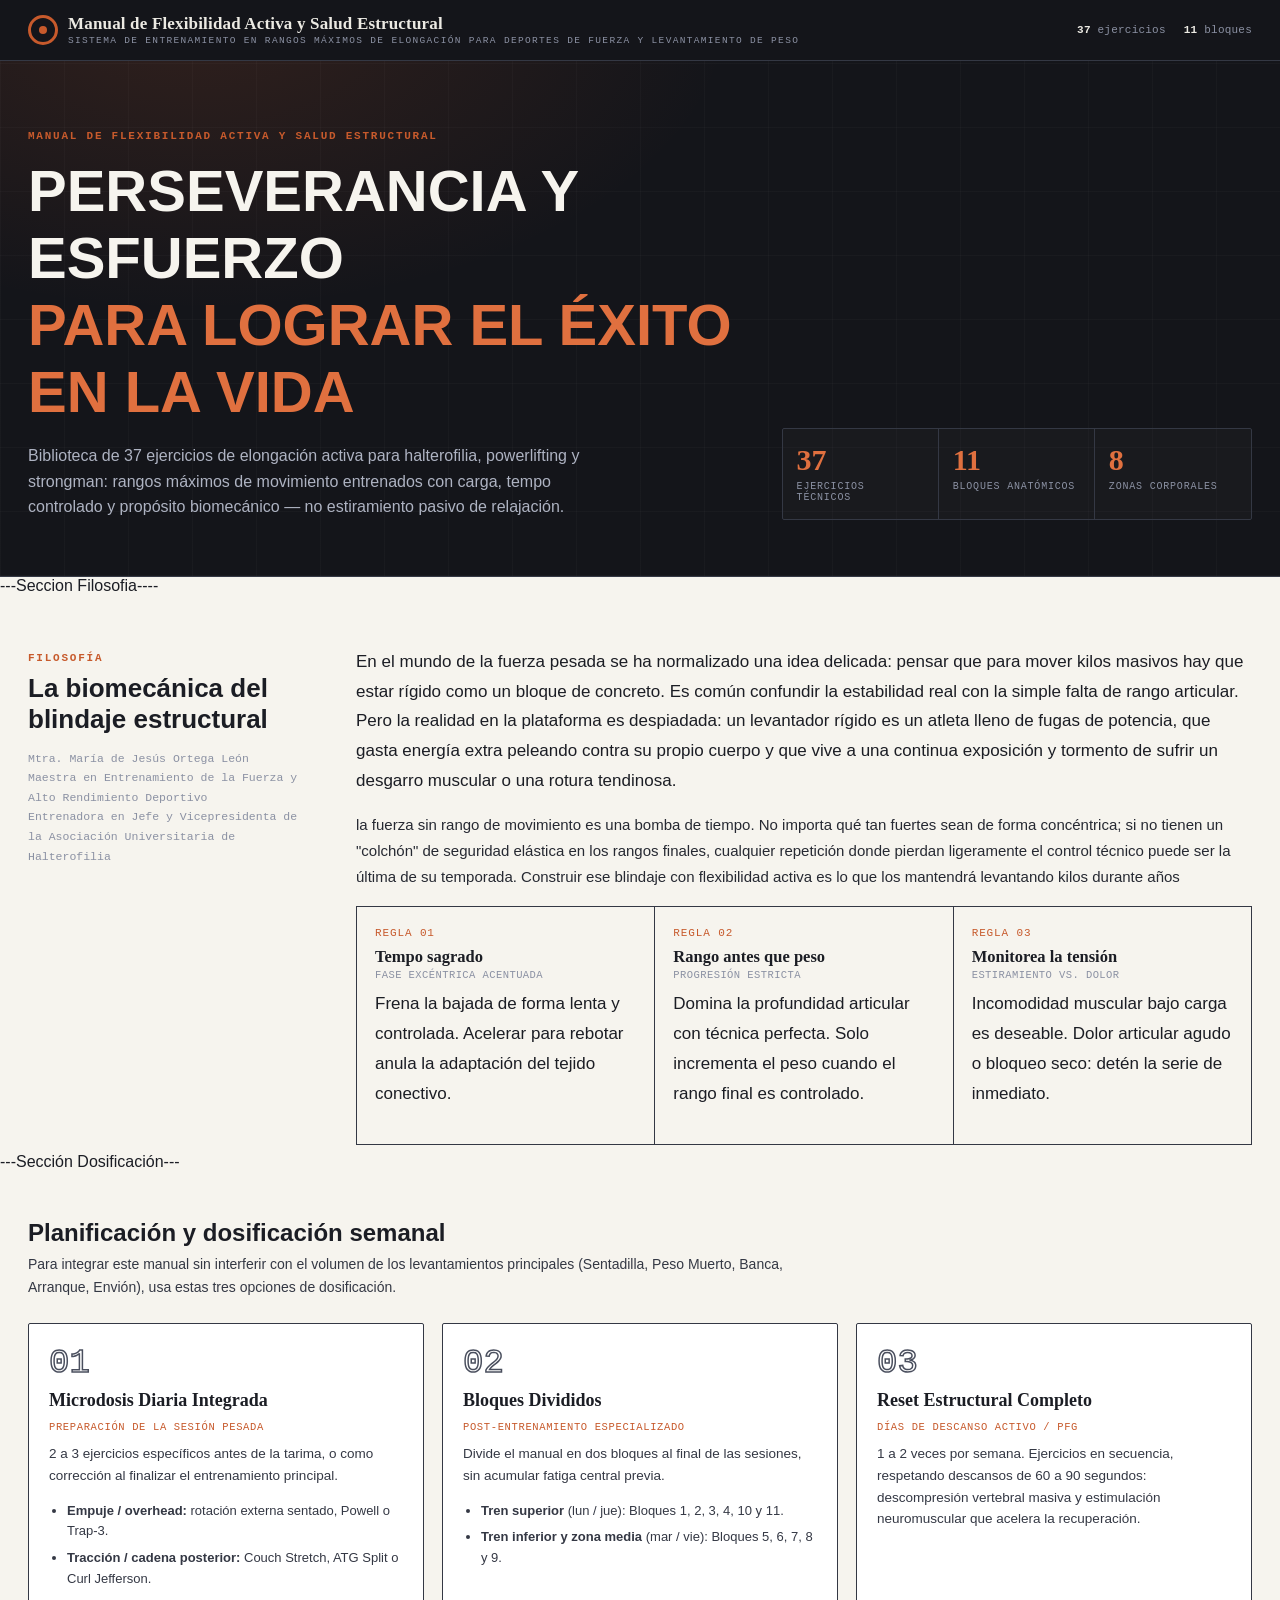
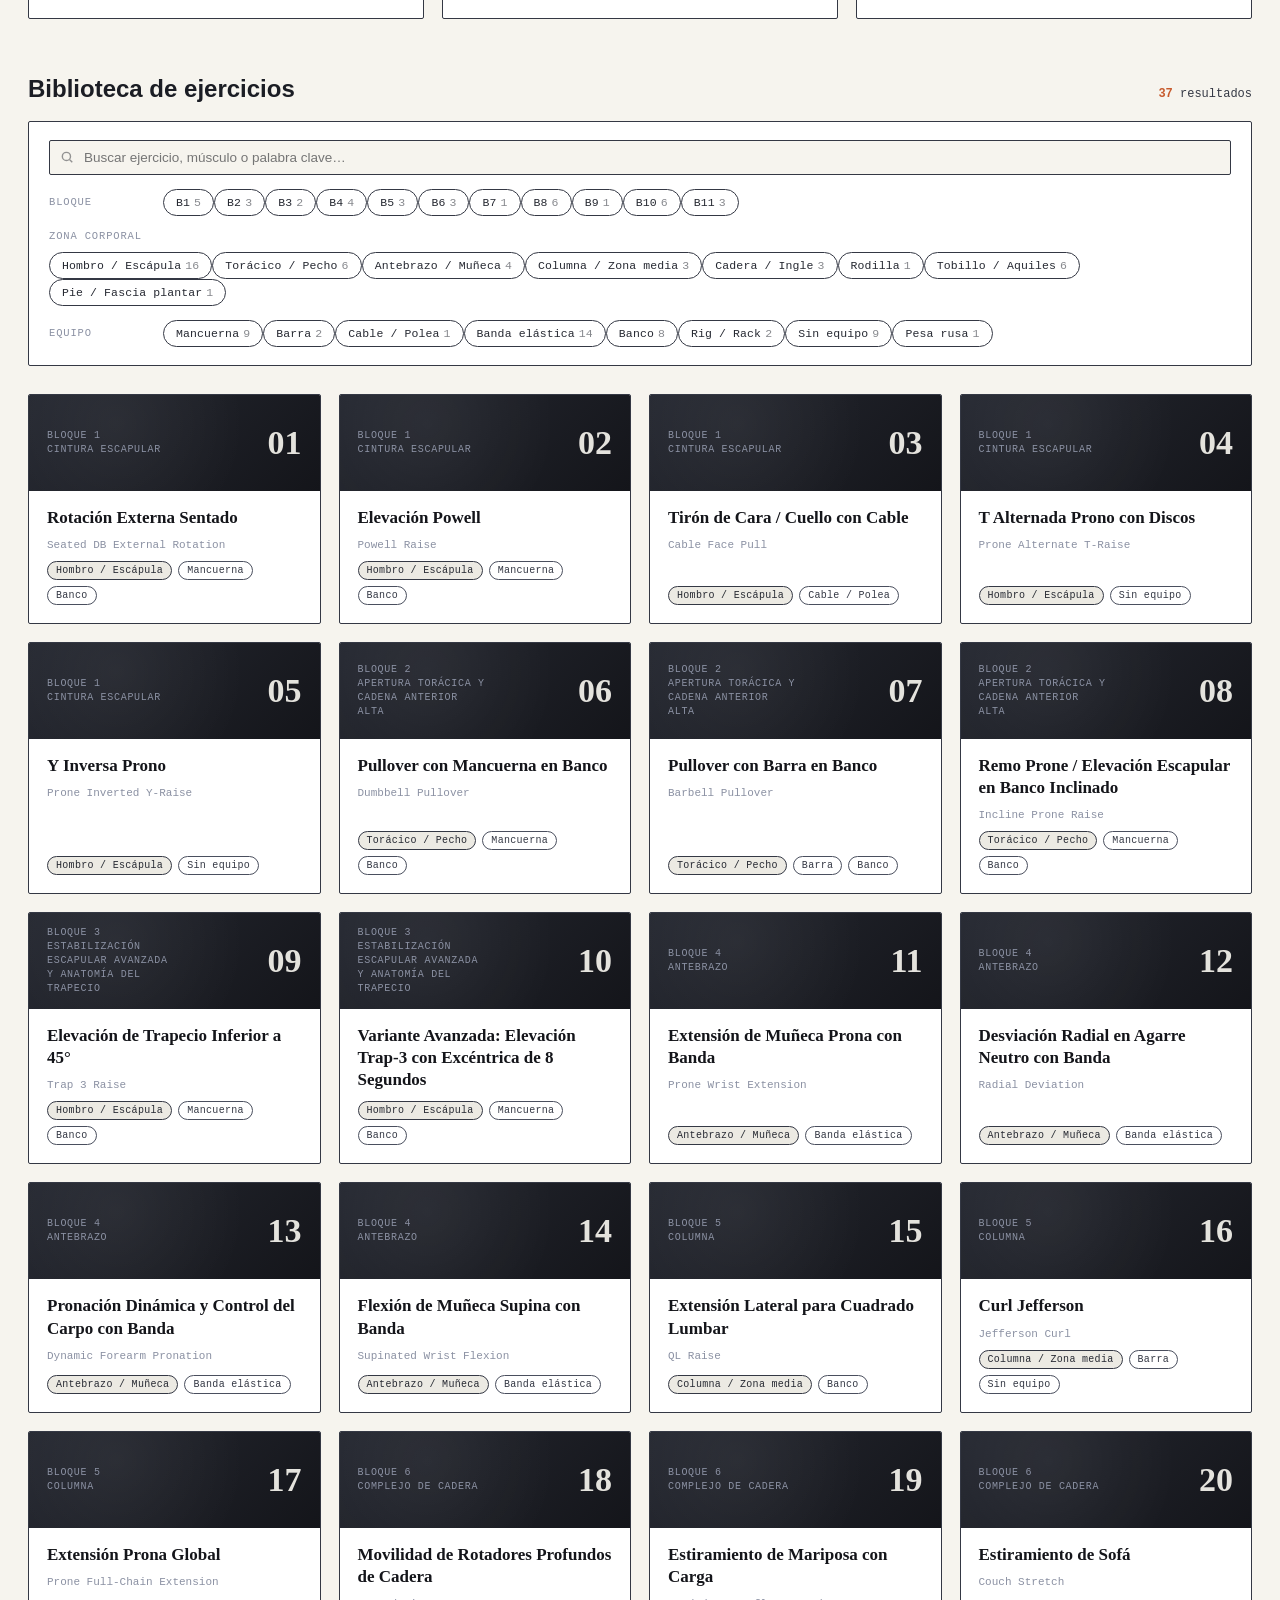
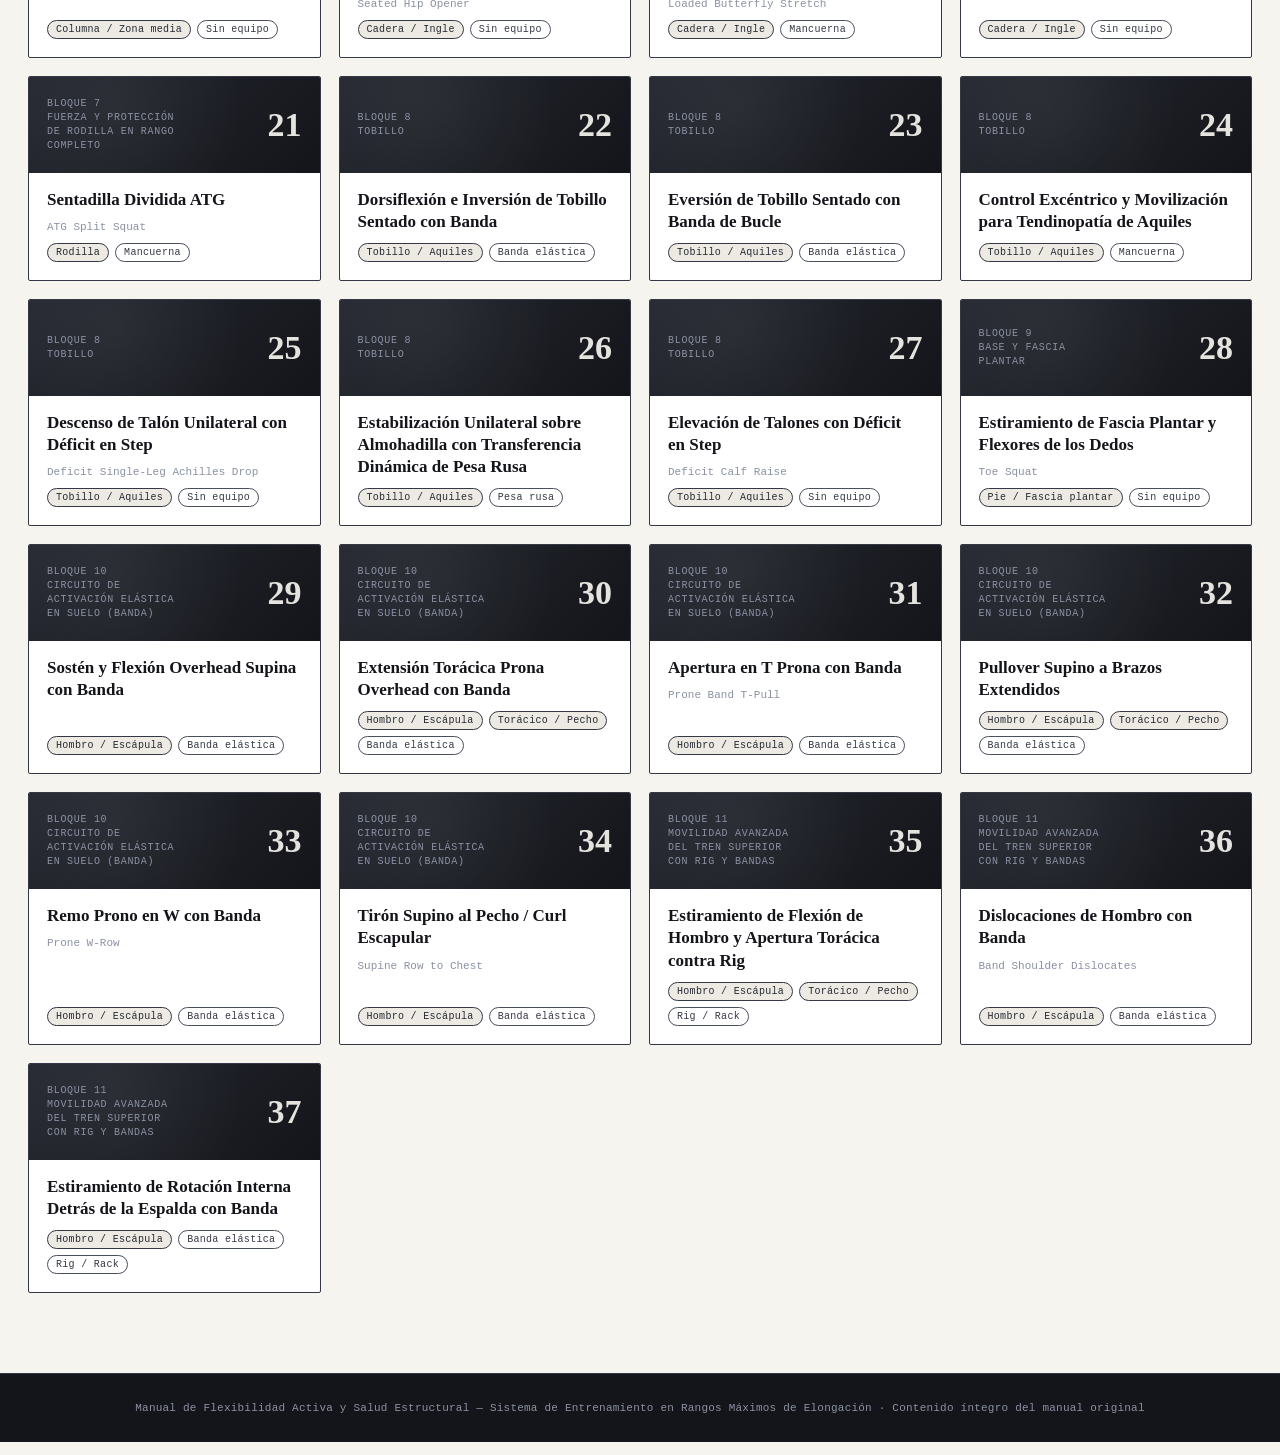
==== index.html @ a0594cd7 "Add files via upload" ====
<!DOCTYPE html>
<html lang="es">
<head>
<meta charset="UTF-8">
<meta name="viewport" content="width=device-width, initial-scale=1.0">
<title> Manual de Flexibilidad Activa</title>
<style>
:root{
  --grafito-950:#14151a;
  --grafito-900:#1b1d24;
  --grafito-800:#262932;
  --grafito-700:#343844;
  --grafito-600:#4a4f5e;
  --acero-400:#8b91a3;
  --acero-300:#aeb3c2;
  --hueso-100:#eceae3;
  --hueso-50:#f6f4ee;
  --oxido-500:#c75a2c;
  --oxido-400:#e0703f;
  --oxido-300:#f0926a;
  --tiza-400:#d9c98f;
  --line:#343844;
  --radius:2px;
  --serif: "Source Serif 4", Georgia, serif;
  --mono: "JetBrains Mono", "IBM Plex Mono", monospace;
  --sans: "Inter", -apple-system, sans-serif;
}

*{box-sizing:border-box;}
html{scroll-behavior:smooth;}
body{
  margin:0;
  background:var(--hueso-50);
  color:var(--grafito-900);
  font-family:var(--sans);
  -webkit-font-smoothing:antialiased;
}

@media (prefers-reduced-motion: reduce){
  *{animation:none !important; transition:none !important;}
}

a{color:inherit;text-decoration:none;}
button{font-family:inherit;cursor:pointer;}

/* ===== Type scale ===== */
.display{
  font-family:var(--serif);
  font-weight:700;
  letter-spacing:-0.01em;
  line-height:0.98;
}
.eyebrow{
  font-family:var(--mono);
  font-size:11px;
  letter-spacing:0.16em;
  text-transform:uppercase;
  color:var(--oxido-500);
  font-weight:600;
}
.num{font-family:var(--mono);}

/* ===== Top bar ===== */
.topbar{
  position:sticky;top:0;z-index:40;
  background:var(--grafito-950);
  border-bottom:1px solid var(--grafito-700);
}
.topbar-inner{
  max-width:1280px;margin:0 auto;
  display:flex;align-items:center;justify-content:space-between;
  padding:14px 28px;
  gap:24px;
}
.brand{
  display:flex;align-items:center;gap:10px;
  color:var(--hueso-100);
}
.brand-mark{
  width:30px;height:30px;border-radius:50%;
  border:3px solid var(--oxido-500);
  display:flex;align-items:center;justify-content:center;
  position:relative;flex:none;
}
.brand-mark::after{
  content:"";
  width:8px;height:8px;border-radius:50%;
  background:var(--oxido-500);
}
.brand-text{
  font-family:var(--serif);font-weight:700;font-size:17px;
  letter-spacing:0.01em;
}
.brand-text small{
  display:block;font-family:var(--mono);font-weight:500;
  font-size:9.5px;letter-spacing:0.14em;color:var(--acero-400);
  text-transform:uppercase;margin-top:1px;
}
.topbar-meta{
  font-family:var(--mono);font-size:11px;color:var(--acero-400);
  display:flex;gap:18px;letter-spacing:0.02em;
}
.topbar-meta span b{color:var(--hueso-100);font-weight:600;}
.back-link{
  display:none;
  align-items:center;gap:8px;
  font-family:var(--mono);font-size:12px;
  letter-spacing:0.04em;
  color:var(--hueso-100);
  padding:8px 14px;border:1px solid var(--grafito-700);border-radius:var(--radius);
}
.back-link:hover{border-color:var(--oxido-500);color:var(--oxido-300);}

/* ===== Hero ===== */
.hero{
  background:
    radial-gradient(ellipse 900px 500px at 15% -10%, rgba(199,90,44,0.16), transparent 60%),
    var(--grafito-950);
  color:var(--hueso-100);
  padding:64px 28px 56px;
  position:relative;
  overflow:hidden;
  border-bottom:1px solid var(--grafito-700);
}
.hero::before{
  content:"";
  position:absolute;inset:0;
  background-image:
    repeating-linear-gradient(0deg, rgba(255,255,255,0.025) 0 1px, transparent 1px 64px),
    repeating-linear-gradient(90deg, rgba(255,255,255,0.025) 0 1px, transparent 1px 64px);
  pointer-events:none;
}
.hero-inner{
  max-width:1280px;margin:0 auto;position:relative;z-index:1;
}
.hero-grid{
  display:grid;grid-template-columns:1.5fr 1fr;gap:48px;align-items:end;
}
.hero h1{
  font-size:clamp(34px,5vw,58px);
  margin:14px 0 18px;
  color:var(--hueso-50);
}
.hero h1 em{
  font-style:normal;color:var(--oxido-400);
}
.hero p.lead{
  font-size:16px;line-height:1.6;color:var(--acero-300);
  max-width:560px;margin:0;
}
.hero-stats{
  display:grid;grid-template-columns:repeat(3,1fr);
  border:1px solid var(--grafito-700);border-radius:var(--radius);
  overflow:hidden;
}
.hero-stat{
  padding:16px 14px;border-right:1px solid var(--grafito-700);
  background:rgba(255,255,255,0.02);
}
.hero-stat:last-child{border-right:none;}
.hero-stat .n{
  font-family:var(--serif);font-size:30px;font-weight:700;color:var(--oxido-400);
  line-height:1;
}
.hero-stat .l{
  font-family:var(--mono);font-size:10px;letter-spacing:0.08em;text-transform:uppercase;
  color:var(--acero-400);margin-top:6px;
}

/* ===== Intro / philosophy section ===== */
.philosophy{
  max-width:1280px;margin:0 auto;
  padding:52px 28px 8px;
  display:grid;grid-template-columns:280px 1fr;gap:48px;
}
.philosophy .side h2{
  font-size:26px;margin:8px 0 0;
}
.philosophy .side p.attrib{
  font-family:var(--mono);font-size:11.5px;color:var(--acero-400);
  margin-top:14px;line-height:1.7;
}
.philosophy .body p{
  font-size:15px;line-height:1.75;color:var(--grafito-800);
  margin:0 0 16px;
}
.philosophy .body p:first-of-type{
  font-size:17px;
  color:var(--grafito-900);
}
.rules{
  margin-top:8px;
  display:grid;grid-template-columns:repeat(3,1fr);gap:1px;
  background:var(--line);
  border:1px solid var(--line);
}
.rule-card{
  background:var(--hueso-50);padding:20px 18px;
}
.rule-card .ico{
  font-family:var(--mono);font-size:11px;color:var(--oxido-500);
  letter-spacing:0.08em;
}
.rule-card h4{
  font-family:var(--serif);font-size:16.5px;margin:8px 0 2px;
}
.rule-card .sub{
  font-family:var(--mono);font-size:10.5px;color:var(--acero-400);
  text-transform:uppercase;letter-spacing:0.04em;margin-bottom:8px;
}
.rule-card p{
  font-size:13px;line-height:1.6;color:var(--grafito-700);margin:0;
}

/* ===== Planning section ===== */
.planning{
  max-width:1280px;margin:48px auto 0;padding:0 28px;
}
.planning h2{font-size:24px;margin:0 0 6px;}
.planning > p{
  color:var(--grafito-700);font-size:14px;max-width:760px;line-height:1.65;margin:0 0 24px;
}
.plan-grid{
  display:grid;grid-template-columns:repeat(3,1fr);gap:18px;
}
.plan-card{
  border:1px solid var(--line);border-radius:var(--radius);
  background:#fff;padding:22px 20px;
  display:flex;flex-direction:column;gap:10px;
}
.plan-card .pnum{
  font-family:var(--mono);font-size:34px;color:var(--hueso-100);
  -webkit-text-stroke:1.5px var(--grafito-600);
  color:transparent;
  line-height:1;
}
.plan-card h3{font-family:var(--serif);font-size:18px;margin:0;}
.plan-card .sub{
  font-family:var(--mono);font-size:10.5px;color:var(--oxido-500);
  text-transform:uppercase;letter-spacing:0.06em;
}
.plan-card p{font-size:13.5px;line-height:1.6;color:var(--grafito-700);margin:0;}
.plan-card ul{margin:4px 0 0;padding-left:18px;}
.plan-card li{font-size:13px;line-height:1.6;color:var(--grafito-700);margin-bottom:6px;}

/* ===== Library section ===== */
.library{
  max-width:1280px;margin:56px auto 0;padding:0 28px 80px;
}
.library-head{
  display:flex;align-items:baseline;justify-content:space-between;
  margin-bottom:18px;flex-wrap:wrap;gap:10px;
}
.library-head h2{font-size:24px;margin:0;}
.result-count{
  font-family:var(--mono);font-size:12px;color:var(--grafito-700);
}
.result-count b{color:var(--oxido-500);}

.filters{
  display:flex;flex-direction:column;gap:14px;
  margin-bottom:28px;
  border:1px solid var(--line);border-radius:var(--radius);
  background:#fff;padding:18px 20px;
}
.filter-row{display:flex;gap:10px;align-items:center;flex-wrap:wrap;}
.filter-row .flabel{
  font-family:var(--mono);font-size:10.5px;text-transform:uppercase;
  letter-spacing:0.08em;color:var(--acero-400);width:104px;flex:none;
}
.search-row{position:relative;flex:1;min-width:220px;}
.search-row input{
  width:100%;padding:9px 14px 9px 34px;
  border:1px solid var(--line);border-radius:var(--radius);
  font-family:var(--sans);font-size:13.5px;background:var(--hueso-50);
  color:var(--grafito-900);
}
.search-row input:focus{outline:2px solid var(--oxido-400);outline-offset:1px;}
.search-row svg{position:absolute;left:11px;top:50%;transform:translateY(-50%);opacity:0.45;}

.chip{
  font-family:var(--mono);font-size:11.5px;
  padding:6px 12px;border:1px solid var(--line);border-radius:999px;
  background:#fff;color:var(--grafito-800);letter-spacing:0.01em;
  transition:border-color 0.12s, color 0.12s, background 0.12s;
}
.chip:hover{border-color:var(--oxido-400);}
.chip.active{
  background:var(--grafito-950);color:var(--hueso-50);border-color:var(--grafito-950);
}
.chip .count{opacity:0.55;margin-left:4px;}

.clear-filters{
  font-family:var(--mono);font-size:11px;color:var(--oxido-500);
  text-decoration:underline;text-underline-offset:2px;
  align-self:flex-start;background:none;border:none;padding:0;display:none;
}
.clear-filters.show{display:inline-block;}

.grid{
  display:grid;grid-template-columns:repeat(auto-fill,minmax(252px,1fr));
  gap:18px;
}
.card{
  border:1px solid var(--line);border-radius:var(--radius);
  background:#fff;
  display:flex;flex-direction:column;
  cursor:pointer;
  transition:border-color 0.15s, transform 0.15s, box-shadow 0.15s;
  position:relative;
  overflow:hidden;
}
.card:hover{
  border-color:var(--oxido-400);
  transform:translateY(-2px);
  box-shadow:0 10px 24px -12px rgba(20,21,26,0.25);
}
.card:focus-visible{outline:2px solid var(--oxido-500);outline-offset:2px;}
.card-plate{
  height:96px;
  background:
    radial-gradient(circle at 30% 30%, rgba(255,255,255,0.05), transparent 60%),
    linear-gradient(135deg, var(--grafito-800), var(--grafito-950));
  display:flex;align-items:center;justify-content:space-between;
  padding:0 18px;position:relative;
}
.card-plate .block-tag{
  font-family:var(--mono);font-size:10px;color:var(--acero-400);
  text-transform:uppercase;letter-spacing:0.07em;
  max-width:130px;line-height:1.4;
}
.card-id{
  font-family:var(--serif);font-weight:700;font-size:34px;color:rgba(246,244,238,0.92);
  line-height:1;
}
.card-body{padding:16px 18px 18px;flex:1;display:flex;flex-direction:column;gap:10px;}
.card-body h3{
  font-family:var(--serif);font-size:17px;line-height:1.3;margin:0;
  color:var(--grafito-950);
}
.card-alt{
  font-family:var(--mono);font-size:11px;color:var(--acero-400);font-style:normal;
}
.card-tags{display:flex;flex-wrap:wrap;gap:6px;margin-top:auto;}
.tag{
  font-family:var(--mono);font-size:10px;letter-spacing:0.03em;
  padding:3px 8px;border-radius:999px;
  background:var(--hueso-100);color:var(--grafito-800);
  border:1px solid var(--line);
}
.tag.eq{
  background:transparent;border-color:var(--grafito-600);color:var(--grafito-700);
}
.empty-state{
  grid-column:1/-1;text-align:center;padding:64px 20px;
  color:var(--acero-400);font-family:var(--mono);font-size:13px;
}
.empty-state strong{display:block;color:var(--grafito-900);font-family:var(--serif);font-size:19px;margin-bottom:8px;font-weight:700;}

/* ===== Detail view ===== */
.detail{
  display:none;
  max-width:920px;margin:0 auto;padding:40px 28px 90px;
}
.detail.show{display:block;}
.library.hide, .hero.hide, .philosophy.hide, .planning.hide{display:none;}

.detail-head{
  display:flex;gap:20px;align-items:flex-start;
  border-bottom:1px solid var(--line);padding-bottom:24px;margin-bottom:28px;
}
.detail-plate{
  flex:none;width:84px;height:84px;border-radius:50%;
  background:linear-gradient(135deg, var(--grafito-800), var(--grafito-950));
  display:flex;align-items:center;justify-content:center;
  border:3px solid var(--grafito-700);
  position:relative;
}
.detail-plate::before{
  content:"";position:absolute;inset:8px;border-radius:50%;
  border:1px solid rgba(255,255,255,0.08);
}
.detail-plate span{
  font-family:var(--serif);font-weight:700;font-size:28px;color:var(--hueso-50);
}
.detail-titles .eyebrow{margin-bottom:6px;display:block;}
.detail-titles h1{font-size:28px;margin:0 0 4px;}
.detail-titles .alt{font-family:var(--mono);font-size:13px;color:var(--acero-400);}

.detail-tags{display:flex;gap:8px;flex-wrap:wrap;margin-top:14px;}

.detail-section{margin-bottom:30px;}
.detail-section h2{
  font-family:var(--mono);font-size:11px;text-transform:uppercase;
  letter-spacing:0.1em;color:var(--oxido-500);margin:0 0 10px;
}
.enfoque-box{
  background:var(--hueso-100);border-left:3px solid var(--oxido-500);
  padding:14px 18px;font-size:14.5px;line-height:1.65;color:var(--grafito-800);
  border-radius:0 var(--radius) var(--radius) 0;
}

.dose-row{display:flex;gap:28px;flex-wrap:wrap;align-items:center;}
.dose-item .l{
  font-family:var(--mono);font-size:10px;text-transform:uppercase;letter-spacing:0.06em;
  color:var(--acero-400);margin-bottom:4px;
}
.dose-item .v{font-family:var(--serif);font-size:18px;font-weight:700;}
.tempo-display{display:flex;align-items:center;gap:10px;}
.tempo-segs{display:flex;gap:3px;}
.tempo-seg{
  width:30px;height:30px;border-radius:var(--radius);
  background:var(--grafito-950);color:var(--hueso-50);
  display:flex;align-items:center;justify-content:center;
  font-family:var(--mono);font-weight:600;font-size:13px;
}
.tempo-labels{
  display:flex;gap:3px;margin-top:4px;
}
.tempo-labels span{
  width:30px;text-align:center;font-family:var(--mono);font-size:8px;
  color:var(--acero-400);text-transform:uppercase;letter-spacing:0.02em;
}

.steps{list-style:none;margin:0;padding:0;counter-reset:step;}
.steps li{
  counter-increment:step;
  display:flex;gap:16px;
  padding:16px 0;
  border-bottom:1px solid var(--line);
  font-size:14.5px;line-height:1.65;color:var(--grafito-800);
}
.steps li:last-child{border-bottom:none;}
.steps li::before{
  content:counter(step);
  flex:none;width:30px;height:30px;border-radius:50%;
  border:1.5px solid var(--oxido-500);color:var(--oxido-500);
  display:flex;align-items:center;justify-content:center;
  font-family:var(--mono);font-size:13px;font-weight:600;
}

.video-link{
  display:inline-flex;align-items:center;gap:10px;
  padding:11px 18px;border:1px solid var(--grafito-950);border-radius:var(--radius);
  font-family:var(--mono);font-size:12.5px;letter-spacing:0.03em;
  color:var(--hueso-50);background:var(--grafito-950);
}
.video-link:hover{background:var(--oxido-500);border-color:var(--oxido-500);}
.video-note{
  font-family:var(--mono);font-size:11.5px;color:var(--acero-400);margin-top:10px;
}

.nota-box{
  background:var(--grafito-950);color:var(--hueso-100);
  padding:18px 20px;border-radius:var(--radius);font-size:13.5px;line-height:1.65;
}
.nota-box b{color:var(--oxido-300);}

.detail-nav{
  display:flex;justify-content:space-between;margin-top:40px;
  border-top:1px solid var(--line);padding-top:20px;
}
.nav-btn{
  font-family:var(--mono);font-size:12px;color:var(--grafito-700);
  display:flex;align-items:center;gap:8px;
}
.nav-btn:hover{color:var(--oxido-500);}
.nav-btn .small{display:block;font-size:9.5px;color:var(--acero-400);text-transform:uppercase;letter-spacing:0.06em;}

footer{
  border-top:1px solid var(--line);
  background:var(--grafito-950);color:var(--acero-400);
  padding:28px 28px;text-align:center;
  font-family:var(--mono);font-size:11px;letter-spacing:0.02em;
}

/* ===== Responsive ===== */
@media (max-width:860px){
  .hero-grid{grid-template-columns:1fr;gap:28px;}
  .philosophy{grid-template-columns:1fr;}
  .rules{grid-template-columns:1fr;}
  .plan-grid{grid-template-columns:1fr;}
  .topbar-meta{display:none;}
  .filter-row{align-items:flex-start;}
  .filter-row .flabel{width:100%;}
  .detail-head{flex-direction:column;}
}
@media (max-width:520px){
  .hero{padding:44px 18px 36px;}
  .philosophy,.planning,.library{padding-left:18px;padding-right:18px;}
  .grid{grid-template-columns:1fr;}
  .hero-stats{grid-template-columns:1fr;}
  .hero-stat{border-right:none;border-bottom:1px solid var(--grafito-700);}
}
</style>
</head>
<body>

<div class="topbar">
  <div class="topbar-inner">
    <div class="brand">
      <span class="brand-mark"></span>
      <span class="brand-text">Manual de Flexibilidad Activa y Salud Estructural<small>Sistema de Entrenamiento en Rangos Máximos de Elongación para Deportes de Fuerza y Levantamiento de Peso</small></span>
    </div>
    <a href="#" class="back-link" id="backLink">← Volver a la biblioteca</a>
    <div class="topbar-meta">
      <span><b id="metaCount">37</b> ejercicios</span>
      <span><b>11</b> bloques</span>
    </div>
  </div>
</div>

<section class="hero" id="heroSection">
  <div class="hero-inner">
    <div class="hero-grid">
      <div>
        <span class="eyebrow">Manual de flexibilidad activa y salud estructural</span>
        <h1>PERSEVERANCIA Y ESFUERZO<br><em>PARA LOGRAR EL ÉXITO EN LA VIDA</em></h1>
        <p class="lead">Biblioteca de 37 ejercicios de elongación activa para halterofilia, powerlifting y strongman: rangos máximos de movimiento entrenados con carga, tempo controlado y propósito biomecánico — no estiramiento pasivo de relajación.</p>
      </div>
      <div class="hero-stats">
        <div class="hero-stat"><div class="n">37</div><div class="l">Ejercicios técnicos</div></div>
        <div class="hero-stat"><div class="n">11</div><div class="l">Bloques anatómicos</div></div>
        <div class="hero-stat"><div class="n">8</div><div class="l">Zonas corporales</div></div>
      </div>
    </div>
  </div>
</section>
---Seccion Filosofia----
<section class="philosophy" id="philosophySection">
  <div class="side">
    <span class="eyebrow">Filosofía</span>
    <h2>La biomecánica del blindaje estructural</h2>
    <p class="attrib">Mtra. María de Jesús Ortega León<br>Maestra en Entrenamiento de la Fuerza y Alto Rendimiento Deportivo
      <br>Entrenadora en Jefe y Vicepresidenta de la Asociación Universitaria de Halterofilia</p>
  </div>
  <div class="body">
    <p>En el mundo de la fuerza pesada se ha normalizado una idea delicada: pensar que para mover kilos masivos hay que estar rígido como un bloque de concreto. Es común confundir la estabilidad real con la simple falta de rango articular. Pero la realidad en la plataforma es despiadada: un levantador rígido es un atleta lleno de fugas de potencia, que gasta energía extra peleando contra su propio cuerpo y que vive a una continua exposición y tormento de sufrir un desgarro muscular o una
rotura tendinosa.</p>
    <p> la fuerza sin rango de movimiento es una bomba de tiempo. No
importa qué tan fuertes sean de forma concéntrica; si no tienen un "colchón" de seguridad elástica
en los rangos finales, cualquier repetición donde pierdan ligeramente el control técnico puede ser
la última de su temporada. Construir ese blindaje con flexibilidad activa es lo que los mantendrá
levantando kilos durante años</p>
    <div class="rules">
      <div class="rule-card">
        <div class="ico">REGLA 01</div>
        <h4>Tempo sagrado</h4>
        <div class="sub">Fase excéntrica acentuada</div>
        <p>Frena la bajada de forma lenta y controlada. Acelerar para rebotar anula la adaptación del tejido conectivo.</p>
      </div>
      <div class="rule-card">
        <div class="ico">REGLA 02</div>
        <h4>Rango antes que peso</h4>
        <div class="sub">Progresión estricta</div>
        <p>Domina la profundidad articular con técnica perfecta. Solo incrementa el peso cuando el rango final es controlado.</p>
      </div>
      <div class="rule-card">
        <div class="ico">REGLA 03</div>
        <h4>Monitorea la tensión</h4>
        <div class="sub">Estiramiento vs. dolor</div>
        <p>Incomodidad muscular bajo carga es deseable. Dolor articular agudo o bloqueo seco: detén la serie de inmediato.</p>
      </div>
    </div>
  </div>
</section>
---Sección Dosificación---
<section class="planning" id="planningSection">
  <h2>Planificación y dosificación semanal</h2>
  <p>Para integrar este manual sin interferir con el volumen de los levantamientos principales (Sentadilla, Peso Muerto, Banca, Arranque, Envión), usa estas tres opciones de dosificación.</p>
  <div class="plan-grid">
    <div class="plan-card">
      <div class="pnum">01</div>
      <h3>Microdosis Diaria Integrada</h3>
      <div class="sub">Preparación de la sesión pesada</div>
      <p>2 a 3 ejercicios específicos antes de la tarima, o como corrección al finalizar el entrenamiento principal.</p>
      <ul>
        <li><b>Empuje / overhead:</b> rotación externa sentado, Powell o Trap-3.</li>
        <li><b>Tracción / cadena posterior:</b> Couch Stretch, ATG Split o Curl Jefferson.</li>
      </ul>
    </div>
    <div class="plan-card">
      <div class="pnum">02</div>
      <h3>Bloques Divididos</h3>
      <div class="sub">Post-entrenamiento especializado</div>
      <p>Divide el manual en dos bloques al final de las sesiones, sin acumular fatiga central previa.</p>
      <ul>
        <li><b>Tren superior</b> (lun / jue): Bloques 1, 2, 3, 4, 10 y 11.</li>
        <li><b>Tren inferior y zona media</b> (mar / vie): Bloques 5, 6, 7, 8 y 9.</li>
      </ul>
    </div>
    <div class="plan-card">
      <div class="pnum">03</div>
      <h3>Reset Estructural Completo</h3>
      <div class="sub">Días de descanso activo / PFG</div>
      <p>1 a 2 veces por semana. Ejercicios en secuencia, respetando descansos de 60 a 90 segundos: descompresión vertebral masiva y estimulación neuromuscular que acelera la recuperación.</p>
    </div>
  </div>
</section>

<section class="library" id="librarySection">
  <div class="library-head">
    <h2>Biblioteca de ejercicios</h2>
    <span class="result-count"><b id="resultCount">37</b> resultados</span>
  </div>

  <div class="filters">
    <div class="filter-row search-row">
      <svg width="14" height="14" viewBox="0 0 24 24" fill="none" stroke="currentColor" stroke-width="2.4"><circle cx="11" cy="11" r="7"></circle><line x1="21" y1="21" x2="16.65" y2="16.65"></line></svg>
      <input type="text" id="searchInput" placeholder="Buscar ejercicio, músculo o palabra clave…">
    </div>
    <div class="filter-row">
      <span class="flabel">Bloque</span>
      <div id="blockChips"></div>
    </div>
    <div class="filter-row">
      <span class="flabel">Zona corporal</span>
      <div id="zoneChips"></div>
    </div>
    <div class="filter-row">
      <span class="flabel">Equipo</span>
      <div id="equipChips"></div>
    </div>
    <button class="clear-filters" id="clearFilters">Limpiar todos los filtros ×</button>
  </div>

  <div class="grid" id="exerciseGrid"></div>
</section>

<div class="detail" id="detailView"></div>

<footer>
  Manual de Flexibilidad Activa y Salud Estructural — Sistema de Entrenamiento en Rangos Máximos de Elongación · Contenido íntegro del manual original
</footer>

<script src="data.js"></script>
<script>
(function(){
  const grid = document.getElementById('exerciseGrid');
  const blockChipsEl = document.getElementById('blockChips');
  const zoneChipsEl = document.getElementById('zoneChips');
  const equipChipsEl = document.getElementById('equipChips');
  const searchInput = document.getElementById('searchInput');
  const clearBtn = document.getElementById('clearFilters');
  const resultCount = document.getElementById('resultCount');
  const detailView = document.getElementById('detailView');
  const backLink = document.getElementById('backLink');
  const sections = ['heroSection','philosophySection','planningSection','librarySection'];

  let state = { block: null, zone: null, equip: null, q: '' };

  function blockTitle(id){
    const b = BLOCKS.find(b=>b.id===id);
    return b ? `Bloque ${id} — ${b.title}` : '';
  }
  function zoneLabel(id){
    const z = ZONES.find(z=>z.id===id);
    return z ? z.label : id;
  }
  function equipLabel(id){
    const e = EQUIPMENT.find(e=>e.id===id);
    return e ? e.label : id;
  }

  function buildChips(container, items, key, getCount){
    container.innerHTML = '';
    items.forEach(item=>{
      const chip = document.createElement('button');
      chip.className = 'chip';
      chip.type = 'button';
      const count = getCount(item.id);
      chip.innerHTML = `${item.label || item.title || ('Bloque '+item.id)}<span class="count">${count}</span>`;
      chip.addEventListener('click', ()=>{
        state[key] = state[key] === item.id ? null : item.id;
        render();
      });
      container.appendChild(chip);
    });
  }

  function setupChips(){
    buildChips(blockChipsEl, BLOCKS.map(b=>({id:b.id,label:'B'+b.id})), 'block',
      (id)=>EXERCISES.filter(e=>e.block===id).length);
    buildChips(zoneChipsEl, ZONES, 'zone',
      (id)=>EXERCISES.filter(e=>e.zones.includes(id)).length);
    buildChips(equipChipsEl, EQUIPMENT, 'equip',
      (id)=>EXERCISES.filter(e=>e.equipment.includes(id)).length);
  }

  function refreshChipStates(){
    [...blockChipsEl.children].forEach((c,i)=>c.classList.toggle('active', state.block===BLOCKS[i].id));
    [...zoneChipsEl.children].forEach((c,i)=>c.classList.toggle('active', state.zone===ZONES[i].id));
    [...equipChipsEl.children].forEach((c,i)=>c.classList.toggle('active', state.equip===EQUIPMENT[i].id));
    clearBtn.classList.toggle('show', !!(state.block||state.zone||state.equip||state.q));
  }

  function matches(ex){
    if(state.block && ex.block !== state.block) return false;
    if(state.zone && !ex.zones.includes(state.zone)) return false;
    if(state.equip && !ex.equipment.includes(state.equip)) return false;
    if(state.q){
      const hay = (ex.name + ' ' + (ex.altName||'') + ' ' + (ex.enfoque||'')).toLowerCase();
      if(!hay.includes(state.q.toLowerCase())) return false;
    }
    return true;
  }

  function cardHTML(ex){
    const b = BLOCKS.find(b=>b.id===ex.block);
    const tagsZones = ex.zones.map(z=>`<span class="tag">${zoneLabel(z)}</span>`).join('');
    const tagsEq = ex.equipment.map(eq=>`<span class="tag eq">${equipLabel(eq)}</span>`).join('');
    return `
      <article class="card" data-id="${ex.id}" tabindex="0" role="button" aria-label="Ver ${ex.name}">
        <div class="card-plate">
          <span class="block-tag">Bloque ${ex.block}<br>${b.title.split(',')[0]}</span>
          <span class="card-id">${String(ex.id).padStart(2,'0')}</span>
        </div>
        <div class="card-body">
          <h3>${ex.name}</h3>
          ${ex.altName ? `<span class="card-alt">${ex.altName}</span>` : ''}
          <div class="card-tags">${tagsZones}${tagsEq}</div>
        </div>
      </article>
    `;
  }

  function render(){
    refreshChipStates();
    const filtered = EXERCISES.filter(matches);
    resultCount.textContent = filtered.length;
    document.getElementById('metaCount').textContent = EXERCISES.length;
    if(filtered.length === 0){
      grid.innerHTML = `<div class="empty-state"><strong>Sin coincidencias</strong>Ningún ejercicio cumple estos filtros. Prueba quitando alguno.</div>`;
    } else {
      grid.innerHTML = filtered.map(cardHTML).join('');
    }
    [...grid.querySelectorAll('.card')].forEach(card=>{
      card.addEventListener('click', ()=>openDetail(parseInt(card.dataset.id)));
      card.addEventListener('keydown', (e)=>{ if(e.key==='Enter' || e.key===' '){ e.preventDefault(); openDetail(parseInt(card.dataset.id)); }});
    });
  }

  function tempoHTML(tempo){
    // tempo string like "3-0-1-0"
    const parts = tempo.match(/(\d+)-(\d+)-(\d+)-(\d+)/);
    if(!parts) return '';
    const labels = ['Bajada','Pausa','Subida','Pausa'];
    return `
      <div class="tempo-display">
        <div>
          <div class="tempo-segs">
            ${[1,2,3,4].map(i=>`<div class="tempo-seg">${parts[i]}</div>`).join('')}
          </div>
          <div class="tempo-labels">${labels.map(l=>`<span>${l.slice(0,4)}</span>`).join('')}</div>
        </div>
      </div>
    `;
  }

  function videoNote(ex){
    if(ex.video){
      return `<a class="video-link" href="${ex.video}" target="_blank" rel="noopener">▶ Ver demostración en video</a>`;
    }
    if(ex.groupVideo){
      const groupLinks = {
        grip: 'https://www.instagram.com/reel/DZT9kP9yD8j/?igsh=MXNxN2IwcHpka2xvbA==',
        ankle: 'https://www.instagram.com/reel/DXmv_A7CHxG/?igsh=YjFpbnBlaWN1eGNh',
        circuito: 'https://www.instagram.com/reel/DZK5cBfoZA8/?igsh=bTJ3ZXZneWlxa3l6',
      };
      const link = groupLinks[ex.groupVideo];
      return `<a class="video-link" href="${link}" target="_blank" rel="noopener">▶ Ver demostración del bloque</a><p class="video-note">Este ejercicio comparte la referencia visual de su bloque en el manual original.</p>`;
    }
    return `<p class="video-note">Sin referencia de video específica en el manual para este ejercicio.</p>`;
  }

  function openDetail(id){
    const ex = EXERCISES.find(e=>e.id===id);
    if(!ex) return;
    sections.forEach(s=>document.getElementById(s).classList.add('hide'));
    backLink.style.display = 'flex';
    detailView.classList.add('show');

    const doseParts = (ex.dosificacion||'').split('Tempo');
    const seriesText = doseParts[0] ? doseParts[0].trim().replace(/\.$/,'') : '';
    const tempoMatch = (ex.dosificacion||'').match(/(\d+-\d+-\d+-\d+)/);

    const idx = EXERCISES.findIndex(e=>e.id===id);
    const prev = EXERCISES[idx-1];
    const next = EXERCISES[idx+1];

    detailView.innerHTML = `
      <div class="detail-head">
        <div class="detail-plate"><span>${String(ex.id).padStart(2,'0')}</span></div>
        <div class="detail-titles">
          <span class="eyebrow">${blockTitle(ex.block)}</span>
          <h1>${ex.name}</h1>
          ${ex.altName ? `<span class="alt">${ex.altName}</span>` : ''}
          <div class="detail-tags">
            ${ex.zones.map(z=>`<span class="tag">${zoneLabel(z)}</span>`).join('')}
            ${ex.equipment.map(eq=>`<span class="tag eq">${equipLabel(eq)}</span>`).join('')}
          </div>
        </div>
      </div>

      ${ex.enfoque ? `
      <div class="detail-section">
        <h2>Enfoque</h2>
        <div class="enfoque-box">${ex.enfoque}</div>
      </div>` : ''}

      ${ex.objetivo ? `
      <div class="detail-section">
        <h2>Objetivo</h2>
        <div class="enfoque-box">${ex.objetivo}</div>
      </div>` : ''}

      ${ex.dosificacion ? `
      <div class="detail-section">
        <h2>Dosificación</h2>
        <div class="dose-row">
          <div class="dose-item">
            <div class="l">Series / repeticiones</div>
            <div class="v">${seriesText}</div>
          </div>
          ${tempoMatch ? `
          <div class="dose-item">
            <div class="l">Tempo (bajada–pausa–subida–pausa, en segundos)</div>
            ${tempoHTML(tempoMatch[1])}
          </div>` : ''}
        </div>
      </div>` : ''}

      <div class="detail-section">
        <h2>Técnica</h2>
        <ol class="steps">
          ${ex.tecnica.map(t=>`<li>${t}</li>`).join('')}
        </ol>
      </div>

      ${ex.nota ? `
      <div class="detail-section">
        <h2>Nota anatómica</h2>
        <div class="nota-box">${ex.nota}</div>
      </div>` : ''}

      <div class="detail-section" style="margin-bottom:0;">
        <h2>Referencia visual</h2>
        ${videoNote(ex)}
      </div>

      <div class="detail-nav">
        ${prev ? `<a class="nav-btn" href="#" data-nav="${prev.id}"><span><span class="small">Anterior</span>${prev.name}</span></a>` : '<span></span>'}
        ${next ? `<a class="nav-btn" href="#" data-nav="${next.id}" style="text-align:right;justify-content:flex-end;"><span><span class="small">Siguiente</span>${next.name}</span></a>` : '<span></span>'}
      </div>
    `;

    [...detailView.querySelectorAll('[data-nav]')].forEach(btn=>{
      btn.addEventListener('click', (e)=>{ e.preventDefault(); openDetail(parseInt(btn.dataset.nav)); window.scrollTo({top:0,behavior:'smooth'}); });
    });

    window.scrollTo({top:0,behavior:'smooth'});
  }

  function closeDetail(){
    sections.forEach(s=>document.getElementById(s).classList.remove('hide'));
    backLink.style.display = 'none';
    detailView.classList.remove('show');
    detailView.innerHTML = '';
  }

  backLink.addEventListener('click', (e)=>{ e.preventDefault(); closeDetail(); window.scrollTo({top:0,behavior:'smooth'}); });

  searchInput.addEventListener('input', (e)=>{ state.q = e.target.value; render(); });
  clearBtn.addEventListener('click', ()=>{ state = {block:null,zone:null,equip:null,q:''}; searchInput.value=''; render(); });

  setupChips();
  render();
})();
</script>
</body>
</html>
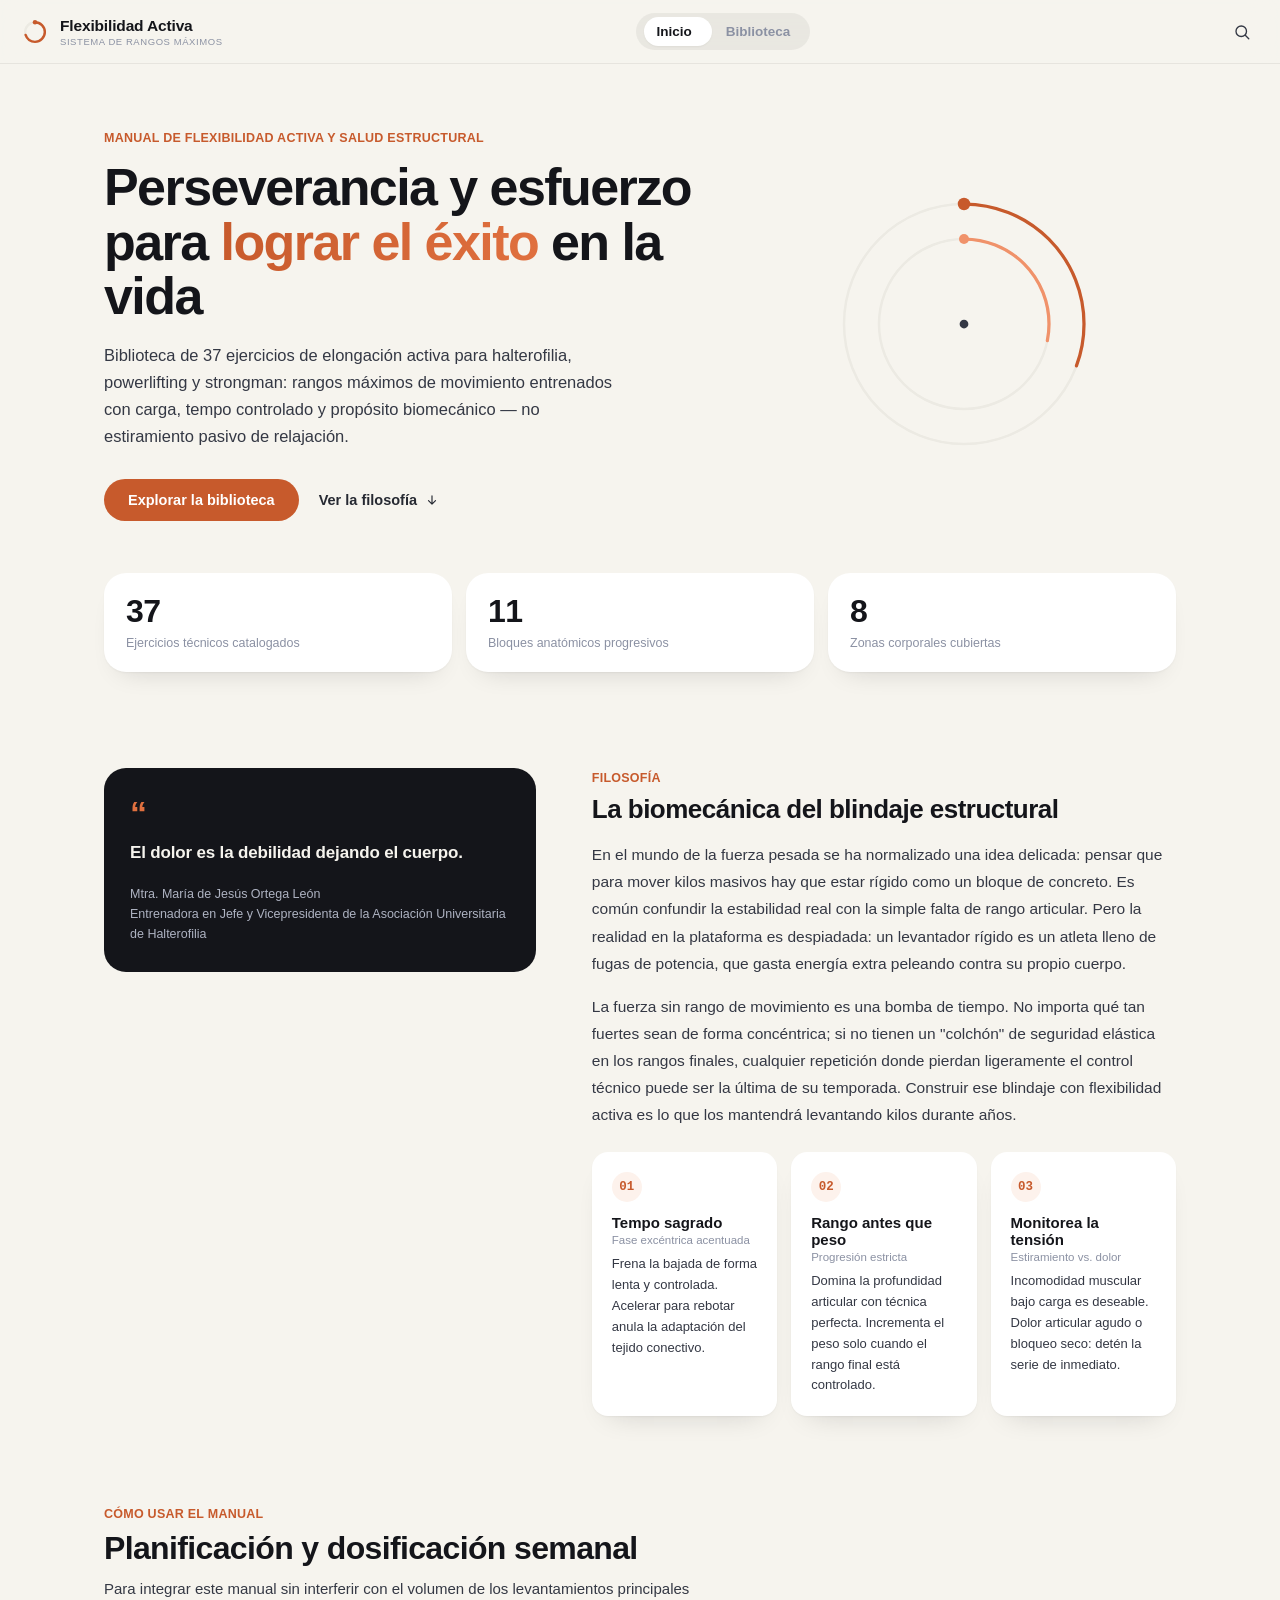
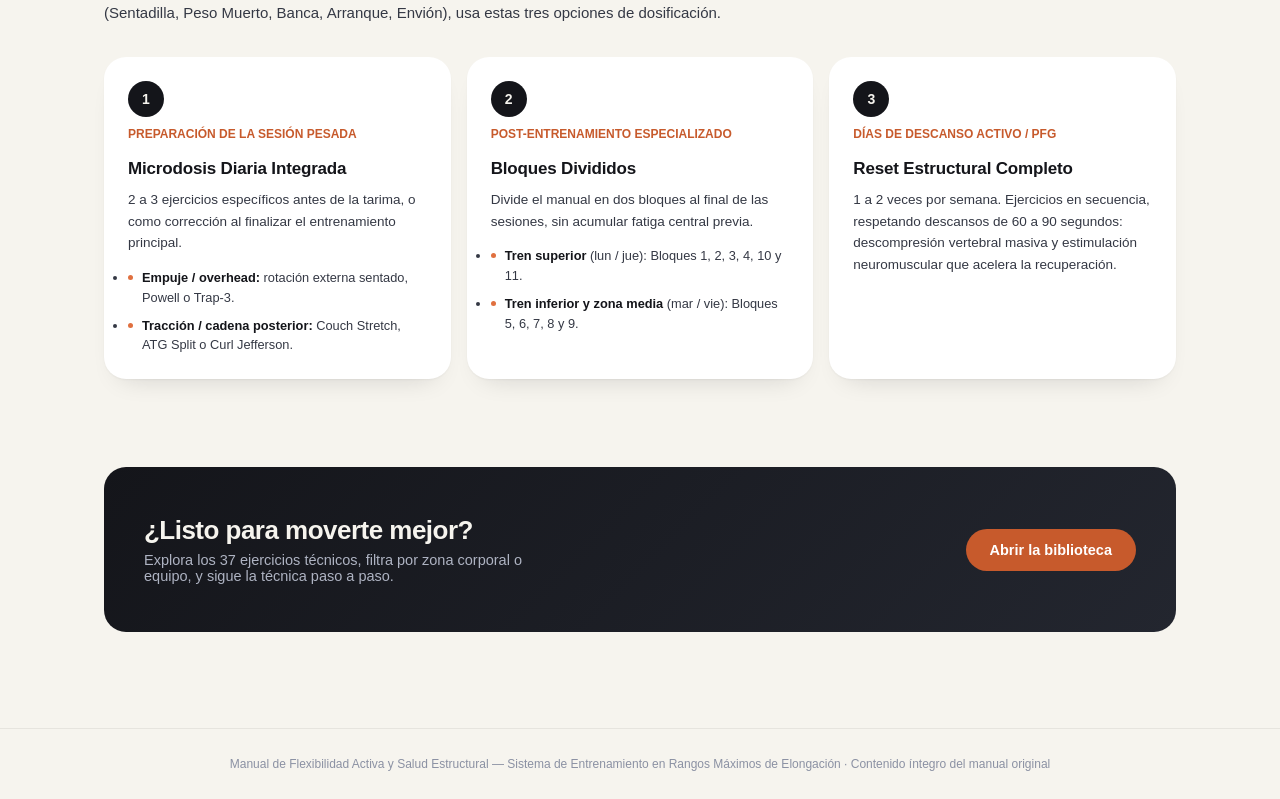
==== commit b5c86741: "Add files via upload" ====
--- a/index.html
+++ b/index.html
@@ -2,880 +2,253 @@
 <html lang="es">
 <head>
 <meta charset="UTF-8">
-<meta name="viewport" content="width=device-width, initial-scale=1.0">
-<title> Manual de Flexibilidad Activa</title>
-<style>
-:root{
-  --grafito-950:#14151a;
-  --grafito-900:#1b1d24;
-  --grafito-800:#262932;
-  --grafito-700:#343844;
-  --grafito-600:#4a4f5e;
-  --acero-400:#8b91a3;
-  --acero-300:#aeb3c2;
-  --hueso-100:#eceae3;
-  --hueso-50:#f6f4ee;
-  --oxido-500:#c75a2c;
-  --oxido-400:#e0703f;
-  --oxido-300:#f0926a;
-  --tiza-400:#d9c98f;
-  --line:#343844;
-  --radius:2px;
-  --serif: "Source Serif 4", Georgia, serif;
-  --mono: "JetBrains Mono", "IBM Plex Mono", monospace;
-  --sans: "Inter", -apple-system, sans-serif;
-}
-
-*{box-sizing:border-box;}
-html{scroll-behavior:smooth;}
-body{
-  margin:0;
-  background:var(--hueso-50);
-  color:var(--grafito-900);
-  font-family:var(--sans);
-  -webkit-font-smoothing:antialiased;
-}
-
-@media (prefers-reduced-motion: reduce){
-  *{animation:none !important; transition:none !important;}
-}
-
-a{color:inherit;text-decoration:none;}
-button{font-family:inherit;cursor:pointer;}
-
-/* ===== Type scale ===== */
-.display{
-  font-family:var(--serif);
-  font-weight:700;
-  letter-spacing:-0.01em;
-  line-height:0.98;
-}
-.eyebrow{
-  font-family:var(--mono);
-  font-size:11px;
-  letter-spacing:0.16em;
-  text-transform:uppercase;
-  color:var(--oxido-500);
-  font-weight:600;
-}
-.num{font-family:var(--mono);}
-
-/* ===== Top bar ===== */
-.topbar{
-  position:sticky;top:0;z-index:40;
-  background:var(--grafito-950);
-  border-bottom:1px solid var(--grafito-700);
-}
-.topbar-inner{
-  max-width:1280px;margin:0 auto;
-  display:flex;align-items:center;justify-content:space-between;
-  padding:14px 28px;
-  gap:24px;
-}
-.brand{
-  display:flex;align-items:center;gap:10px;
-  color:var(--hueso-100);
-}
-.brand-mark{
-  width:30px;height:30px;border-radius:50%;
-  border:3px solid var(--oxido-500);
-  display:flex;align-items:center;justify-content:center;
-  position:relative;flex:none;
-}
-.brand-mark::after{
-  content:"";
-  width:8px;height:8px;border-radius:50%;
-  background:var(--oxido-500);
-}
-.brand-text{
-  font-family:var(--serif);font-weight:700;font-size:17px;
-  letter-spacing:0.01em;
-}
-.brand-text small{
-  display:block;font-family:var(--mono);font-weight:500;
-  font-size:9.5px;letter-spacing:0.14em;color:var(--acero-400);
-  text-transform:uppercase;margin-top:1px;
-}
-.topbar-meta{
-  font-family:var(--mono);font-size:11px;color:var(--acero-400);
-  display:flex;gap:18px;letter-spacing:0.02em;
-}
-.topbar-meta span b{color:var(--hueso-100);font-weight:600;}
-.back-link{
-  display:none;
-  align-items:center;gap:8px;
-  font-family:var(--mono);font-size:12px;
-  letter-spacing:0.04em;
-  color:var(--hueso-100);
-  padding:8px 14px;border:1px solid var(--grafito-700);border-radius:var(--radius);
-}
-.back-link:hover{border-color:var(--oxido-500);color:var(--oxido-300);}
-
-/* ===== Hero ===== */
-.hero{
-  background:
-    radial-gradient(ellipse 900px 500px at 15% -10%, rgba(199,90,44,0.16), transparent 60%),
-    var(--grafito-950);
-  color:var(--hueso-100);
-  padding:64px 28px 56px;
-  position:relative;
-  overflow:hidden;
-  border-bottom:1px solid var(--grafito-700);
-}
-.hero::before{
-  content:"";
-  position:absolute;inset:0;
-  background-image:
-    repeating-linear-gradient(0deg, rgba(255,255,255,0.025) 0 1px, transparent 1px 64px),
-    repeating-linear-gradient(90deg, rgba(255,255,255,0.025) 0 1px, transparent 1px 64px);
-  pointer-events:none;
-}
-.hero-inner{
-  max-width:1280px;margin:0 auto;position:relative;z-index:1;
-}
-.hero-grid{
-  display:grid;grid-template-columns:1.5fr 1fr;gap:48px;align-items:end;
-}
-.hero h1{
-  font-size:clamp(34px,5vw,58px);
-  margin:14px 0 18px;
-  color:var(--hueso-50);
-}
-.hero h1 em{
-  font-style:normal;color:var(--oxido-400);
-}
-.hero p.lead{
-  font-size:16px;line-height:1.6;color:var(--acero-300);
-  max-width:560px;margin:0;
-}
-.hero-stats{
-  display:grid;grid-template-columns:repeat(3,1fr);
-  border:1px solid var(--grafito-700);border-radius:var(--radius);
-  overflow:hidden;
-}
-.hero-stat{
-  padding:16px 14px;border-right:1px solid var(--grafito-700);
-  background:rgba(255,255,255,0.02);
-}
-.hero-stat:last-child{border-right:none;}
-.hero-stat .n{
-  font-family:var(--serif);font-size:30px;font-weight:700;color:var(--oxido-400);
-  line-height:1;
-}
-.hero-stat .l{
-  font-family:var(--mono);font-size:10px;letter-spacing:0.08em;text-transform:uppercase;
-  color:var(--acero-400);margin-top:6px;
-}
-
-/* ===== Intro / philosophy section ===== */
-.philosophy{
-  max-width:1280px;margin:0 auto;
-  padding:52px 28px 8px;
-  display:grid;grid-template-columns:280px 1fr;gap:48px;
-}
-.philosophy .side h2{
-  font-size:26px;margin:8px 0 0;
-}
-.philosophy .side p.attrib{
-  font-family:var(--mono);font-size:11.5px;color:var(--acero-400);
-  margin-top:14px;line-height:1.7;
-}
-.philosophy .body p{
-  font-size:15px;line-height:1.75;color:var(--grafito-800);
-  margin:0 0 16px;
-}
-.philosophy .body p:first-of-type{
-  font-size:17px;
-  color:var(--grafito-900);
-}
-.rules{
-  margin-top:8px;
-  display:grid;grid-template-columns:repeat(3,1fr);gap:1px;
-  background:var(--line);
-  border:1px solid var(--line);
-}
-.rule-card{
-  background:var(--hueso-50);padding:20px 18px;
-}
-.rule-card .ico{
-  font-family:var(--mono);font-size:11px;color:var(--oxido-500);
-  letter-spacing:0.08em;
-}
-.rule-card h4{
-  font-family:var(--serif);font-size:16.5px;margin:8px 0 2px;
-}
-.rule-card .sub{
-  font-family:var(--mono);font-size:10.5px;color:var(--acero-400);
-  text-transform:uppercase;letter-spacing:0.04em;margin-bottom:8px;
-}
-.rule-card p{
-  font-size:13px;line-height:1.6;color:var(--grafito-700);margin:0;
-}
-
-/* ===== Planning section ===== */
-.planning{
-  max-width:1280px;margin:48px auto 0;padding:0 28px;
-}
-.planning h2{font-size:24px;margin:0 0 6px;}
-.planning > p{
-  color:var(--grafito-700);font-size:14px;max-width:760px;line-height:1.65;margin:0 0 24px;
-}
-.plan-grid{
-  display:grid;grid-template-columns:repeat(3,1fr);gap:18px;
-}
-.plan-card{
-  border:1px solid var(--line);border-radius:var(--radius);
-  background:#fff;padding:22px 20px;
-  display:flex;flex-direction:column;gap:10px;
-}
-.plan-card .pnum{
-  font-family:var(--mono);font-size:34px;color:var(--hueso-100);
-  -webkit-text-stroke:1.5px var(--grafito-600);
-  color:transparent;
-  line-height:1;
-}
-.plan-card h3{font-family:var(--serif);font-size:18px;margin:0;}
-.plan-card .sub{
-  font-family:var(--mono);font-size:10.5px;color:var(--oxido-500);
-  text-transform:uppercase;letter-spacing:0.06em;
-}
-.plan-card p{font-size:13.5px;line-height:1.6;color:var(--grafito-700);margin:0;}
-.plan-card ul{margin:4px 0 0;padding-left:18px;}
-.plan-card li{font-size:13px;line-height:1.6;color:var(--grafito-700);margin-bottom:6px;}
-
-/* ===== Library section ===== */
-.library{
-  max-width:1280px;margin:56px auto 0;padding:0 28px 80px;
-}
-.library-head{
-  display:flex;align-items:baseline;justify-content:space-between;
-  margin-bottom:18px;flex-wrap:wrap;gap:10px;
-}
-.library-head h2{font-size:24px;margin:0;}
-.result-count{
-  font-family:var(--mono);font-size:12px;color:var(--grafito-700);
-}
-.result-count b{color:var(--oxido-500);}
-
-.filters{
-  display:flex;flex-direction:column;gap:14px;
-  margin-bottom:28px;
-  border:1px solid var(--line);border-radius:var(--radius);
-  background:#fff;padding:18px 20px;
-}
-.filter-row{display:flex;gap:10px;align-items:center;flex-wrap:wrap;}
-.filter-row .flabel{
-  font-family:var(--mono);font-size:10.5px;text-transform:uppercase;
-  letter-spacing:0.08em;color:var(--acero-400);width:104px;flex:none;
-}
-.search-row{position:relative;flex:1;min-width:220px;}
-.search-row input{
-  width:100%;padding:9px 14px 9px 34px;
-  border:1px solid var(--line);border-radius:var(--radius);
-  font-family:var(--sans);font-size:13.5px;background:var(--hueso-50);
-  color:var(--grafito-900);
-}
-.search-row input:focus{outline:2px solid var(--oxido-400);outline-offset:1px;}
-.search-row svg{position:absolute;left:11px;top:50%;transform:translateY(-50%);opacity:0.45;}
-
-.chip{
-  font-family:var(--mono);font-size:11.5px;
-  padding:6px 12px;border:1px solid var(--line);border-radius:999px;
-  background:#fff;color:var(--grafito-800);letter-spacing:0.01em;
-  transition:border-color 0.12s, color 0.12s, background 0.12s;
-}
-.chip:hover{border-color:var(--oxido-400);}
-.chip.active{
-  background:var(--grafito-950);color:var(--hueso-50);border-color:var(--grafito-950);
-}
-.chip .count{opacity:0.55;margin-left:4px;}
-
-.clear-filters{
-  font-family:var(--mono);font-size:11px;color:var(--oxido-500);
-  text-decoration:underline;text-underline-offset:2px;
-  align-self:flex-start;background:none;border:none;padding:0;display:none;
-}
-.clear-filters.show{display:inline-block;}
-
-.grid{
-  display:grid;grid-template-columns:repeat(auto-fill,minmax(252px,1fr));
-  gap:18px;
-}
-.card{
-  border:1px solid var(--line);border-radius:var(--radius);
-  background:#fff;
-  display:flex;flex-direction:column;
-  cursor:pointer;
-  transition:border-color 0.15s, transform 0.15s, box-shadow 0.15s;
-  position:relative;
-  overflow:hidden;
-}
-.card:hover{
-  border-color:var(--oxido-400);
-  transform:translateY(-2px);
-  box-shadow:0 10px 24px -12px rgba(20,21,26,0.25);
-}
-.card:focus-visible{outline:2px solid var(--oxido-500);outline-offset:2px;}
-.card-plate{
-  height:96px;
-  background:
-    radial-gradient(circle at 30% 30%, rgba(255,255,255,0.05), transparent 60%),
-    linear-gradient(135deg, var(--grafito-800), var(--grafito-950));
-  display:flex;align-items:center;justify-content:space-between;
-  padding:0 18px;position:relative;
-}
-.card-plate .block-tag{
-  font-family:var(--mono);font-size:10px;color:var(--acero-400);
-  text-transform:uppercase;letter-spacing:0.07em;
-  max-width:130px;line-height:1.4;
-}
-.card-id{
-  font-family:var(--serif);font-weight:700;font-size:34px;color:rgba(246,244,238,0.92);
-  line-height:1;
-}
-.card-body{padding:16px 18px 18px;flex:1;display:flex;flex-direction:column;gap:10px;}
-.card-body h3{
-  font-family:var(--serif);font-size:17px;line-height:1.3;margin:0;
-  color:var(--grafito-950);
-}
-.card-alt{
-  font-family:var(--mono);font-size:11px;color:var(--acero-400);font-style:normal;
-}
-.card-tags{display:flex;flex-wrap:wrap;gap:6px;margin-top:auto;}
-.tag{
-  font-family:var(--mono);font-size:10px;letter-spacing:0.03em;
-  padding:3px 8px;border-radius:999px;
-  background:var(--hueso-100);color:var(--grafito-800);
-  border:1px solid var(--line);
-}
-.tag.eq{
-  background:transparent;border-color:var(--grafito-600);color:var(--grafito-700);
-}
-.empty-state{
-  grid-column:1/-1;text-align:center;padding:64px 20px;
-  color:var(--acero-400);font-family:var(--mono);font-size:13px;
-}
-.empty-state strong{display:block;color:var(--grafito-900);font-family:var(--serif);font-size:19px;margin-bottom:8px;font-weight:700;}
-
-/* ===== Detail view ===== */
-.detail{
-  display:none;
-  max-width:920px;margin:0 auto;padding:40px 28px 90px;
-}
-.detail.show{display:block;}
-.library.hide, .hero.hide, .philosophy.hide, .planning.hide{display:none;}
-
-.detail-head{
-  display:flex;gap:20px;align-items:flex-start;
-  border-bottom:1px solid var(--line);padding-bottom:24px;margin-bottom:28px;
-}
-.detail-plate{
-  flex:none;width:84px;height:84px;border-radius:50%;
-  background:linear-gradient(135deg, var(--grafito-800), var(--grafito-950));
-  display:flex;align-items:center;justify-content:center;
-  border:3px solid var(--grafito-700);
-  position:relative;
-}
-.detail-plate::before{
-  content:"";position:absolute;inset:8px;border-radius:50%;
-  border:1px solid rgba(255,255,255,0.08);
-}
-.detail-plate span{
-  font-family:var(--serif);font-weight:700;font-size:28px;color:var(--hueso-50);
-}
-.detail-titles .eyebrow{margin-bottom:6px;display:block;}
-.detail-titles h1{font-size:28px;margin:0 0 4px;}
-.detail-titles .alt{font-family:var(--mono);font-size:13px;color:var(--acero-400);}
-
-.detail-tags{display:flex;gap:8px;flex-wrap:wrap;margin-top:14px;}
-
-.detail-section{margin-bottom:30px;}
-.detail-section h2{
-  font-family:var(--mono);font-size:11px;text-transform:uppercase;
-  letter-spacing:0.1em;color:var(--oxido-500);margin:0 0 10px;
-}
-.enfoque-box{
-  background:var(--hueso-100);border-left:3px solid var(--oxido-500);
-  padding:14px 18px;font-size:14.5px;line-height:1.65;color:var(--grafito-800);
-  border-radius:0 var(--radius) var(--radius) 0;
-}
-
-.dose-row{display:flex;gap:28px;flex-wrap:wrap;align-items:center;}
-.dose-item .l{
-  font-family:var(--mono);font-size:10px;text-transform:uppercase;letter-spacing:0.06em;
-  color:var(--acero-400);margin-bottom:4px;
-}
-.dose-item .v{font-family:var(--serif);font-size:18px;font-weight:700;}
-.tempo-display{display:flex;align-items:center;gap:10px;}
-.tempo-segs{display:flex;gap:3px;}
-.tempo-seg{
-  width:30px;height:30px;border-radius:var(--radius);
-  background:var(--grafito-950);color:var(--hueso-50);
-  display:flex;align-items:center;justify-content:center;
-  font-family:var(--mono);font-weight:600;font-size:13px;
-}
-.tempo-labels{
-  display:flex;gap:3px;margin-top:4px;
-}
-.tempo-labels span{
-  width:30px;text-align:center;font-family:var(--mono);font-size:8px;
-  color:var(--acero-400);text-transform:uppercase;letter-spacing:0.02em;
-}
-
-.steps{list-style:none;margin:0;padding:0;counter-reset:step;}
-.steps li{
-  counter-increment:step;
-  display:flex;gap:16px;
-  padding:16px 0;
-  border-bottom:1px solid var(--line);
-  font-size:14.5px;line-height:1.65;color:var(--grafito-800);
-}
-.steps li:last-child{border-bottom:none;}
-.steps li::before{
-  content:counter(step);
-  flex:none;width:30px;height:30px;border-radius:50%;
-  border:1.5px solid var(--oxido-500);color:var(--oxido-500);
-  display:flex;align-items:center;justify-content:center;
-  font-family:var(--mono);font-size:13px;font-weight:600;
-}
-
-.video-link{
-  display:inline-flex;align-items:center;gap:10px;
-  padding:11px 18px;border:1px solid var(--grafito-950);border-radius:var(--radius);
-  font-family:var(--mono);font-size:12.5px;letter-spacing:0.03em;
-  color:var(--hueso-50);background:var(--grafito-950);
-}
-.video-link:hover{background:var(--oxido-500);border-color:var(--oxido-500);}
-.video-note{
-  font-family:var(--mono);font-size:11.5px;color:var(--acero-400);margin-top:10px;
-}
-
-.nota-box{
-  background:var(--grafito-950);color:var(--hueso-100);
-  padding:18px 20px;border-radius:var(--radius);font-size:13.5px;line-height:1.65;
-}
-.nota-box b{color:var(--oxido-300);}
-
-.detail-nav{
-  display:flex;justify-content:space-between;margin-top:40px;
-  border-top:1px solid var(--line);padding-top:20px;
-}
-.nav-btn{
-  font-family:var(--mono);font-size:12px;color:var(--grafito-700);
-  display:flex;align-items:center;gap:8px;
-}
-.nav-btn:hover{color:var(--oxido-500);}
-.nav-btn .small{display:block;font-size:9.5px;color:var(--acero-400);text-transform:uppercase;letter-spacing:0.06em;}
-
-footer{
-  border-top:1px solid var(--line);
-  background:var(--grafito-950);color:var(--acero-400);
-  padding:28px 28px;text-align:center;
-  font-family:var(--mono);font-size:11px;letter-spacing:0.02em;
-}
-
-/* ===== Responsive ===== */
-@media (max-width:860px){
-  .hero-grid{grid-template-columns:1fr;gap:28px;}
-  .philosophy{grid-template-columns:1fr;}
-  .rules{grid-template-columns:1fr;}
-  .plan-grid{grid-template-columns:1fr;}
-  .topbar-meta{display:none;}
-  .filter-row{align-items:flex-start;}
-  .filter-row .flabel{width:100%;}
-  .detail-head{flex-direction:column;}
-}
-@media (max-width:520px){
-  .hero{padding:44px 18px 36px;}
-  .philosophy,.planning,.library{padding-left:18px;padding-right:18px;}
-  .grid{grid-template-columns:1fr;}
-  .hero-stats{grid-template-columns:1fr;}
-  .hero-stat{border-right:none;border-bottom:1px solid var(--grafito-700);}
-}
-</style>
+<meta name="viewport" content="width=device-width, initial-scale=1, viewport-fit=cover">
+<title>Flexibilidad Activa — Manual de Movilidad para Fuerza</title>
+<meta name="description" content="Biblioteca de 37 ejercicios de elongación activa para halterofilia, powerlifting y strongman.">
+<link rel="stylesheet" href="fonts.css">
+<link rel="stylesheet" href="styles.css">
 </head>
 <body>
 
-<div class="topbar">
-  <div class="topbar-inner">
-    <div class="brand">
-      <span class="brand-mark"></span>
-      <span class="brand-text">Manual de Flexibilidad Activa y Salud Estructural<small>Sistema de Entrenamiento en Rangos Máximos de Elongación para Deportes de Fuerza y Levantamiento de Peso</small></span>
+<!-- ============================================================
+     TOPBAR — logo + navegación por pestañas (Inicio / Biblioteca)
+     ============================================================ -->
+<nav class="topbar">
+  <a href="#/" class="brand">
+    <svg class="brand-mark" width="30" height="30" viewBox="0 0 32 32" fill="none">
+      <circle cx="16" cy="16" r="10.5" stroke="var(--hueso-100)" stroke-width="2.6"/>
+      <circle cx="16" cy="16" r="10.5" stroke="var(--oxido-500)" stroke-width="2.6" stroke-linecap="round"
+        stroke-dasharray="46 66" transform="rotate(-90 16 16)"/>
+      <circle cx="16" cy="5.5" r="2.4" fill="var(--oxido-500)"/>
+    </svg>
+    <span class="brand-word">Flexibilidad Activa<small>Sistema de rangos máximos</small></span>
+  </a>
+
+  <div class="tabs" role="tablist" aria-label="Navegación principal">
+    <a href="#/" class="tab" data-route="/" role="tab">Inicio</a>
+    <a href="#/biblioteca" class="tab" data-route="/biblioteca" role="tab">Biblioteca</a>
+    <div class="tab-indicator" id="tabIndicator"></div>
+  </div>
+
+  <div class="topbar-actions">
+    <a href="#/biblioteca" class="icon-btn" aria-label="Buscar ejercicio" title="Buscar ejercicio">
+      <svg class="icon" viewBox="0 0 24 24" fill="none" stroke="currentColor" stroke-width="1.8" stroke-linecap="round" stroke-linejoin="round"><circle cx="11" cy="11" r="7"/><path d="M21 21l-4.3-4.3"/></svg>
+    </a>
+  </div>
+</nav>
+
+<main id="app">
+
+  <!-- ============================================================
+       VISTA: INICIO
+       ============================================================ -->
+  <section class="view" id="view-home">
+
+    <section class="hero">
+      <div class="hero-inner">
+        <div class="hero-copy">
+          <span class="eyebrow">MANUAL DE FLEXIBILIDAD ACTIVA Y SALUD ESTRUCTURAL</span>
+          <h1>Perseverancia y esfuerzo<br>para <em>lograr el éxito</em> en la vida</h1>
+          <p class="lead">Biblioteca de 37 ejercicios de elongación activa para halterofilia, powerlifting y strongman: rangos máximos de movimiento entrenados con carga, tempo controlado y propósito biomecánico — no estiramiento pasivo de relajación.</p>
+          <div class="hero-ctas">
+            <a href="#/biblioteca" class="btn btn-accent">Explorar la biblioteca</a>
+            <a href="#philosophy" class="btn btn-ghost">Ver la filosofía <svg class="icon icon-sm" viewBox="0 0 24 24" fill="none" stroke="currentColor" stroke-width="2" stroke-linecap="round" stroke-linejoin="round"><path d="M12 5v14M6 13l6 6 6-6"/></svg></a>
+          </div>
+        </div>
+        <div class="hero-orbit" aria-hidden="true">
+          <svg viewBox="0 0 240 240" fill="none">
+            <circle cx="120" cy="120" r="96" stroke="var(--hueso-100)" stroke-width="2"/>
+            <circle cx="120" cy="120" r="96" stroke="var(--oxido-500)" stroke-width="2.6" stroke-linecap="round" stroke-dasharray="185 420" transform="rotate(-90 120 120)"/>
+            <circle cx="120" cy="120" r="68" stroke="var(--hueso-100)" stroke-width="2"/>
+            <circle cx="120" cy="120" r="68" stroke="var(--oxido-300)" stroke-width="2.6" stroke-linecap="round" stroke-dasharray="120 320" transform="rotate(-90 120 120)"/>
+            <circle cx="120" cy="24" r="5" fill="var(--oxido-500)"/>
+            <circle cx="120" cy="52" r="4" fill="var(--oxido-300)"/>
+            <circle cx="120" cy="120" r="3.5" fill="var(--grafito-700)"/>
+          </svg>
+        </div>
+      </div>
+
+      <div class="stat-row">
+        <div class="stat-card"><div class="n" id="metaTotalExercises">37</div><div class="l">Ejercicios técnicos catalogados</div></div>
+        <div class="stat-card"><div class="n">11</div><div class="l">Bloques anatómicos progresivos</div></div>
+        <div class="stat-card"><div class="n">8</div><div class="l">Zonas corporales cubiertas</div></div>
+      </div>
+    </section>
+
+    <section class="philosophy" id="philosophy">
+      <div class="wrap">
+        <div class="philosophy-grid">
+          <div class="quote-card">
+            <div class="mark">“</div>
+            <p>El dolor es la debilidad dejando el cuerpo.</p>
+            <div class="attrib">Mtra. María de Jesús Ortega León<br>Entrenadora en Jefe y Vicepresidenta de la Asociación Universitaria de Halterofilia</div>
+          </div>
+          <div class="philosophy-body">
+            <span class="eyebrow">FILOSOFÍA</span>
+            <h2 style="font-family:var(--display);font-size:26px;font-weight:800;letter-spacing:-.02em;color:var(--grafito-950);margin:8px 0 16px;">La biomecánica del blindaje estructural</h2>
+            <p>En el mundo de la fuerza pesada se ha normalizado una idea delicada: pensar que para mover kilos masivos hay que estar rígido como un bloque de concreto. Es común confundir la estabilidad real con la simple falta de rango articular. Pero la realidad en la plataforma es despiadada: un levantador rígido es un atleta lleno de fugas de potencia, que gasta energía extra peleando contra su propio cuerpo.</p>
+            <p>La fuerza sin rango de movimiento es una bomba de tiempo. No importa qué tan fuertes sean de forma concéntrica; si no tienen un "colchón" de seguridad elástica en los rangos finales, cualquier repetición donde pierdan ligeramente el control técnico puede ser la última de su temporada. Construir ese blindaje con flexibilidad activa es lo que los mantendrá levantando kilos durante años.</p>
+            <div class="rules">
+              <div class="rule-card">
+                <div class="rn">01</div>
+                <h4>Tempo sagrado</h4>
+                <span class="sub">Fase excéntrica acentuada</span>
+                <p>Frena la bajada de forma lenta y controlada. Acelerar para rebotar anula la adaptación del tejido conectivo.</p>
+              </div>
+              <div class="rule-card">
+                <div class="rn">02</div>
+                <h4>Rango antes que peso</h4>
+                <span class="sub">Progresión estricta</span>
+                <p>Domina la profundidad articular con técnica perfecta. Incrementa el peso solo cuando el rango final está controlado.</p>
+              </div>
+              <div class="rule-card">
+                <div class="rn">03</div>
+                <h4>Monitorea la tensión</h4>
+                <span class="sub">Estiramiento vs. dolor</span>
+                <p>Incomodidad muscular bajo carga es deseable. Dolor articular agudo o bloqueo seco: detén la serie de inmediato.</p>
+              </div>
+            </div>
+          </div>
+        </div>
+      </div>
+    </section>
+
+    <section class="planning">
+      <div class="wrap">
+        <div class="section-head">
+          <span class="eyebrow">CÓMO USAR EL MANUAL</span>
+          <h2>Planificación y dosificación semanal</h2>
+          <p>Para integrar este manual sin interferir con el volumen de los levantamientos principales (Sentadilla, Peso Muerto, Banca, Arranque, Envión), usa estas tres opciones de dosificación.</p>
+        </div>
+        <div class="plan-grid">
+          <div class="plan-card">
+            <div class="pn">1</div>
+            <div class="sub">PREPARACIÓN DE LA SESIÓN PESADA</div>
+            <h3>Microdosis Diaria Integrada</h3>
+            <p>2 a 3 ejercicios específicos antes de la tarima, o como corrección al finalizar el entrenamiento principal.</p>
+            <ul>
+              <li><b>Empuje / overhead:</b> rotación externa sentado, Powell o Trap-3.</li>
+              <li><b>Tracción / cadena posterior:</b> Couch Stretch, ATG Split o Curl Jefferson.</li>
+            </ul>
+          </div>
+          <div class="plan-card">
+            <div class="pn">2</div>
+            <div class="sub">POST-ENTRENAMIENTO ESPECIALIZADO</div>
+            <h3>Bloques Divididos</h3>
+            <p>Divide el manual en dos bloques al final de las sesiones, sin acumular fatiga central previa.</p>
+            <ul>
+              <li><b>Tren superior</b> (lun / jue): Bloques 1, 2, 3, 4, 10 y 11.</li>
+              <li><b>Tren inferior y zona media</b> (mar / vie): Bloques 5, 6, 7, 8 y 9.</li>
+            </ul>
+          </div>
+          <div class="plan-card">
+            <div class="pn">3</div>
+            <div class="sub">DÍAS DE DESCANSO ACTIVO / PFG</div>
+            <h3>Reset Estructural Completo</h3>
+            <p>1 a 2 veces por semana. Ejercicios en secuencia, respetando descansos de 60 a 90 segundos: descompresión vertebral masiva y estimulación neuromuscular que acelera la recuperación.</p>
+          </div>
+        </div>
+      </div>
+    </section>
+
+    <section class="home-cta">
+      <div class="wrap">
+        <div class="home-cta-card">
+          <div>
+            <h3>¿Listo para moverte mejor?</h3>
+            <p>Explora los 37 ejercicios técnicos, filtra por zona corporal o equipo, y sigue la técnica paso a paso.</p>
+          </div>
+          <a href="#/biblioteca" class="btn btn-accent">Abrir la biblioteca</a>
+        </div>
+      </div>
+    </section>
+
+  </section>
+
+  <!-- ============================================================
+       VISTA: BIBLIOTECA
+       ============================================================ -->
+  <section class="view" id="view-library">
+    <div class="wrap">
+      <div class="lib-header">
+        <div class="lib-title-row">
+          <h1>Biblioteca de ejercicios</h1>
+          <span class="result-count" id="resultCount"></span>
+        </div>
+
+        <div class="search-bar">
+          <svg class="icon" viewBox="0 0 24 24" fill="none" stroke="currentColor" stroke-width="1.8" stroke-linecap="round" stroke-linejoin="round"><circle cx="11" cy="11" r="7"/><path d="M21 21l-4.3-4.3"/></svg>
+          <input type="text" id="searchInput" placeholder="Buscar ejercicio, músculo o palabra clave…">
+          <button type="button" class="search-clear" id="searchClear" aria-label="Borrar búsqueda">
+            <svg viewBox="0 0 24 24" fill="none" stroke="currentColor" stroke-width="2.4" stroke-linecap="round" stroke-linejoin="round"><path d="M6 6l12 12M18 6L6 18"/></svg>
+          </button>
+        </div>
+
+        <div class="chip-row" id="zoneChips" aria-label="Filtrar por zona corporal"></div>
+
+        <button type="button" class="more-filters-toggle" id="moreFiltersToggle">
+          Filtrar por bloque o equipo
+          <svg class="icon" viewBox="0 0 24 24" fill="none" stroke="currentColor" stroke-width="2" stroke-linecap="round" stroke-linejoin="round"><path d="M6 9l6 6 6-6"/></svg>
+        </button>
+        <div class="more-filters" id="moreFiltersPanel">
+          <div class="filter-group">
+            <span class="filter-label">Bloque</span>
+            <div class="chip-row" id="blockChips"></div>
+          </div>
+          <div class="filter-group">
+            <span class="filter-label">Equipo</span>
+            <div class="chip-row" id="equipChips"></div>
+          </div>
+        </div>
+
+        <button type="button" class="clear-filters" id="clearFilters">Limpiar todos los filtros ×</button>
+      </div>
+
+      <div class="grid" id="exerciseGrid"></div>
     </div>
-    <a href="#" class="back-link" id="backLink">← Volver a la biblioteca</a>
-    <div class="topbar-meta">
-      <span><b id="metaCount">37</b> ejercicios</span>
-      <span><b>11</b> bloques</span>
+  </section>
+
+  <!-- ============================================================
+       VISTA: DETALLE DE EJERCICIO
+       ============================================================ -->
+  <section class="view" id="view-detail">
+    <div class="detail-top wrap">
+      <a href="#/biblioteca" class="back-btn">
+        <svg class="icon" viewBox="0 0 24 24" fill="none" stroke="currentColor" stroke-width="1.8" stroke-linecap="round" stroke-linejoin="round"><path d="M15 5l-7 7 7 7"/></svg>
+        Biblioteca
+      </a>
     </div>
-  </div>
-</div>
-
-<section class="hero" id="heroSection">
-  <div class="hero-inner">
-    <div class="hero-grid">
-      <div>
-        <span class="eyebrow">Manual de flexibilidad activa y salud estructural</span>
-        <h1>PERSEVERANCIA Y ESFUERZO<br><em>PARA LOGRAR EL ÉXITO EN LA VIDA</em></h1>
-        <p class="lead">Biblioteca de 37 ejercicios de elongación activa para halterofilia, powerlifting y strongman: rangos máximos de movimiento entrenados con carga, tempo controlado y propósito biomecánico — no estiramiento pasivo de relajación.</p>
-      </div>
-      <div class="hero-stats">
-        <div class="hero-stat"><div class="n">37</div><div class="l">Ejercicios técnicos</div></div>
-        <div class="hero-stat"><div class="n">11</div><div class="l">Bloques anatómicos</div></div>
-        <div class="hero-stat"><div class="n">8</div><div class="l">Zonas corporales</div></div>
-      </div>
-    </div>
-  </div>
-</section>
----Seccion Filosofia----
-<section class="philosophy" id="philosophySection">
-  <div class="side">
-    <span class="eyebrow">Filosofía</span>
-    <h2>La biomecánica del blindaje estructural</h2>
-    <p class="attrib">Mtra. María de Jesús Ortega León<br>Maestra en Entrenamiento de la Fuerza y Alto Rendimiento Deportivo
-      <br>Entrenadora en Jefe y Vicepresidenta de la Asociación Universitaria de Halterofilia</p>
-  </div>
-  <div class="body">
-    <p>En el mundo de la fuerza pesada se ha normalizado una idea delicada: pensar que para mover kilos masivos hay que estar rígido como un bloque de concreto. Es común confundir la estabilidad real con la simple falta de rango articular. Pero la realidad en la plataforma es despiadada: un levantador rígido es un atleta lleno de fugas de potencia, que gasta energía extra peleando contra su propio cuerpo y que vive a una continua exposición y tormento de sufrir un desgarro muscular o una
-rotura tendinosa.</p>
-    <p> la fuerza sin rango de movimiento es una bomba de tiempo. No
-importa qué tan fuertes sean de forma concéntrica; si no tienen un "colchón" de seguridad elástica
-en los rangos finales, cualquier repetición donde pierdan ligeramente el control técnico puede ser
-la última de su temporada. Construir ese blindaje con flexibilidad activa es lo que los mantendrá
-levantando kilos durante años</p>
-    <div class="rules">
-      <div class="rule-card">
-        <div class="ico">REGLA 01</div>
-        <h4>Tempo sagrado</h4>
-        <div class="sub">Fase excéntrica acentuada</div>
-        <p>Frena la bajada de forma lenta y controlada. Acelerar para rebotar anula la adaptación del tejido conectivo.</p>
-      </div>
-      <div class="rule-card">
-        <div class="ico">REGLA 02</div>
-        <h4>Rango antes que peso</h4>
-        <div class="sub">Progresión estricta</div>
-        <p>Domina la profundidad articular con técnica perfecta. Solo incrementa el peso cuando el rango final es controlado.</p>
-      </div>
-      <div class="rule-card">
-        <div class="ico">REGLA 03</div>
-        <h4>Monitorea la tensión</h4>
-        <div class="sub">Estiramiento vs. dolor</div>
-        <p>Incomodidad muscular bajo carga es deseable. Dolor articular agudo o bloqueo seco: detén la serie de inmediato.</p>
-      </div>
-    </div>
-  </div>
-</section>
----Sección Dosificación---
-<section class="planning" id="planningSection">
-  <h2>Planificación y dosificación semanal</h2>
-  <p>Para integrar este manual sin interferir con el volumen de los levantamientos principales (Sentadilla, Peso Muerto, Banca, Arranque, Envión), usa estas tres opciones de dosificación.</p>
-  <div class="plan-grid">
-    <div class="plan-card">
-      <div class="pnum">01</div>
-      <h3>Microdosis Diaria Integrada</h3>
-      <div class="sub">Preparación de la sesión pesada</div>
-      <p>2 a 3 ejercicios específicos antes de la tarima, o como corrección al finalizar el entrenamiento principal.</p>
-      <ul>
-        <li><b>Empuje / overhead:</b> rotación externa sentado, Powell o Trap-3.</li>
-        <li><b>Tracción / cadena posterior:</b> Couch Stretch, ATG Split o Curl Jefferson.</li>
-      </ul>
-    </div>
-    <div class="plan-card">
-      <div class="pnum">02</div>
-      <h3>Bloques Divididos</h3>
-      <div class="sub">Post-entrenamiento especializado</div>
-      <p>Divide el manual en dos bloques al final de las sesiones, sin acumular fatiga central previa.</p>
-      <ul>
-        <li><b>Tren superior</b> (lun / jue): Bloques 1, 2, 3, 4, 10 y 11.</li>
-        <li><b>Tren inferior y zona media</b> (mar / vie): Bloques 5, 6, 7, 8 y 9.</li>
-      </ul>
-    </div>
-    <div class="plan-card">
-      <div class="pnum">03</div>
-      <h3>Reset Estructural Completo</h3>
-      <div class="sub">Días de descanso activo / PFG</div>
-      <p>1 a 2 veces por semana. Ejercicios en secuencia, respetando descansos de 60 a 90 segundos: descompresión vertebral masiva y estimulación neuromuscular que acelera la recuperación.</p>
-    </div>
-  </div>
-</section>
-
-<section class="library" id="librarySection">
-  <div class="library-head">
-    <h2>Biblioteca de ejercicios</h2>
-    <span class="result-count"><b id="resultCount">37</b> resultados</span>
-  </div>
-
-  <div class="filters">
-    <div class="filter-row search-row">
-      <svg width="14" height="14" viewBox="0 0 24 24" fill="none" stroke="currentColor" stroke-width="2.4"><circle cx="11" cy="11" r="7"></circle><line x1="21" y1="21" x2="16.65" y2="16.65"></line></svg>
-      <input type="text" id="searchInput" placeholder="Buscar ejercicio, músculo o palabra clave…">
-    </div>
-    <div class="filter-row">
-      <span class="flabel">Bloque</span>
-      <div id="blockChips"></div>
-    </div>
-    <div class="filter-row">
-      <span class="flabel">Zona corporal</span>
-      <div id="zoneChips"></div>
-    </div>
-    <div class="filter-row">
-      <span class="flabel">Equipo</span>
-      <div id="equipChips"></div>
-    </div>
-    <button class="clear-filters" id="clearFilters">Limpiar todos los filtros ×</button>
-  </div>
-
-  <div class="grid" id="exerciseGrid"></div>
-</section>
-
-<div class="detail" id="detailView"></div>
+    <div class="detail-wrap" id="detailContent"></div>
+  </section>
+
+</main>
 
 <footer>
   Manual de Flexibilidad Activa y Salud Estructural — Sistema de Entrenamiento en Rangos Máximos de Elongación · Contenido íntegro del manual original
 </footer>
 
+<!-- ============================================================
+     LIGHTBOX — visor de imagen a pantalla completa
+     ============================================================ -->
+<div class="lightbox" id="lightbox">
+  <button type="button" class="lightbox-close" id="lightboxClose" aria-label="Cerrar">
+    <svg class="icon" viewBox="0 0 24 24" fill="none" stroke="currentColor" stroke-width="1.8" stroke-linecap="round" stroke-linejoin="round"><path d="M6 6l12 12M18 6L6 18"/></svg>
+  </button>
+  <div class="lightbox-stage">
+    <img id="lightboxImg" src="" alt="">
+  </div>
+  <div class="lightbox-caption" id="lightboxCaption"></div>
+</div>
+
 <script src="data.js"></script>
-<script>
-(function(){
-  const grid = document.getElementById('exerciseGrid');
-  const blockChipsEl = document.getElementById('blockChips');
-  const zoneChipsEl = document.getElementById('zoneChips');
-  const equipChipsEl = document.getElementById('equipChips');
-  const searchInput = document.getElementById('searchInput');
-  const clearBtn = document.getElementById('clearFilters');
-  const resultCount = document.getElementById('resultCount');
-  const detailView = document.getElementById('detailView');
-  const backLink = document.getElementById('backLink');
-  const sections = ['heroSection','philosophySection','planningSection','librarySection'];
-
-  let state = { block: null, zone: null, equip: null, q: '' };
-
-  function blockTitle(id){
-    const b = BLOCKS.find(b=>b.id===id);
-    return b ? `Bloque ${id} — ${b.title}` : '';
-  }
-  function zoneLabel(id){
-    const z = ZONES.find(z=>z.id===id);
-    return z ? z.label : id;
-  }
-  function equipLabel(id){
-    const e = EQUIPMENT.find(e=>e.id===id);
-    return e ? e.label : id;
-  }
-
-  function buildChips(container, items, key, getCount){
-    container.innerHTML = '';
-    items.forEach(item=>{
-      const chip = document.createElement('button');
-      chip.className = 'chip';
-      chip.type = 'button';
-      const count = getCount(item.id);
-      chip.innerHTML = `${item.label || item.title || ('Bloque '+item.id)}<span class="count">${count}</span>`;
-      chip.addEventListener('click', ()=>{
-        state[key] = state[key] === item.id ? null : item.id;
-        render();
-      });
-      container.appendChild(chip);
-    });
-  }
-
-  function setupChips(){
-    buildChips(blockChipsEl, BLOCKS.map(b=>({id:b.id,label:'B'+b.id})), 'block',
-      (id)=>EXERCISES.filter(e=>e.block===id).length);
-    buildChips(zoneChipsEl, ZONES, 'zone',
-      (id)=>EXERCISES.filter(e=>e.zones.includes(id)).length);
-    buildChips(equipChipsEl, EQUIPMENT, 'equip',
-      (id)=>EXERCISES.filter(e=>e.equipment.includes(id)).length);
-  }
-
-  function refreshChipStates(){
-    [...blockChipsEl.children].forEach((c,i)=>c.classList.toggle('active', state.block===BLOCKS[i].id));
-    [...zoneChipsEl.children].forEach((c,i)=>c.classList.toggle('active', state.zone===ZONES[i].id));
-    [...equipChipsEl.children].forEach((c,i)=>c.classList.toggle('active', state.equip===EQUIPMENT[i].id));
-    clearBtn.classList.toggle('show', !!(state.block||state.zone||state.equip||state.q));
-  }
-
-  function matches(ex){
-    if(state.block && ex.block !== state.block) return false;
-    if(state.zone && !ex.zones.includes(state.zone)) return false;
-    if(state.equip && !ex.equipment.includes(state.equip)) return false;
-    if(state.q){
-      const hay = (ex.name + ' ' + (ex.altName||'') + ' ' + (ex.enfoque||'')).toLowerCase();
-      if(!hay.includes(state.q.toLowerCase())) return false;
-    }
-    return true;
-  }
-
-  function cardHTML(ex){
-    const b = BLOCKS.find(b=>b.id===ex.block);
-    const tagsZones = ex.zones.map(z=>`<span class="tag">${zoneLabel(z)}</span>`).join('');
-    const tagsEq = ex.equipment.map(eq=>`<span class="tag eq">${equipLabel(eq)}</span>`).join('');
-    return `
-      <article class="card" data-id="${ex.id}" tabindex="0" role="button" aria-label="Ver ${ex.name}">
-        <div class="card-plate">
-          <span class="block-tag">Bloque ${ex.block}<br>${b.title.split(',')[0]}</span>
-          <span class="card-id">${String(ex.id).padStart(2,'0')}</span>
-        </div>
-        <div class="card-body">
-          <h3>${ex.name}</h3>
-          ${ex.altName ? `<span class="card-alt">${ex.altName}</span>` : ''}
-          <div class="card-tags">${tagsZones}${tagsEq}</div>
-        </div>
-      </article>
-    `;
-  }
-
-  function render(){
-    refreshChipStates();
-    const filtered = EXERCISES.filter(matches);
-    resultCount.textContent = filtered.length;
-    document.getElementById('metaCount').textContent = EXERCISES.length;
-    if(filtered.length === 0){
-      grid.innerHTML = `<div class="empty-state"><strong>Sin coincidencias</strong>Ningún ejercicio cumple estos filtros. Prueba quitando alguno.</div>`;
-    } else {
-      grid.innerHTML = filtered.map(cardHTML).join('');
-    }
-    [...grid.querySelectorAll('.card')].forEach(card=>{
-      card.addEventListener('click', ()=>openDetail(parseInt(card.dataset.id)));
-      card.addEventListener('keydown', (e)=>{ if(e.key==='Enter' || e.key===' '){ e.preventDefault(); openDetail(parseInt(card.dataset.id)); }});
-    });
-  }
-
-  function tempoHTML(tempo){
-    // tempo string like "3-0-1-0"
-    const parts = tempo.match(/(\d+)-(\d+)-(\d+)-(\d+)/);
-    if(!parts) return '';
-    const labels = ['Bajada','Pausa','Subida','Pausa'];
-    return `
-      <div class="tempo-display">
-        <div>
-          <div class="tempo-segs">
-            ${[1,2,3,4].map(i=>`<div class="tempo-seg">${parts[i]}</div>`).join('')}
-          </div>
-          <div class="tempo-labels">${labels.map(l=>`<span>${l.slice(0,4)}</span>`).join('')}</div>
-        </div>
-      </div>
-    `;
-  }
-
-  function videoNote(ex){
-    if(ex.video){
-      return `<a class="video-link" href="${ex.video}" target="_blank" rel="noopener">▶ Ver demostración en video</a>`;
-    }
-    if(ex.groupVideo){
-      const groupLinks = {
-        grip: 'https://www.instagram.com/reel/DZT9kP9yD8j/?igsh=MXNxN2IwcHpka2xvbA==',
-        ankle: 'https://www.instagram.com/reel/DXmv_A7CHxG/?igsh=YjFpbnBlaWN1eGNh',
-        circuito: 'https://www.instagram.com/reel/DZK5cBfoZA8/?igsh=bTJ3ZXZneWlxa3l6',
-      };
-      const link = groupLinks[ex.groupVideo];
-      return `<a class="video-link" href="${link}" target="_blank" rel="noopener">▶ Ver demostración del bloque</a><p class="video-note">Este ejercicio comparte la referencia visual de su bloque en el manual original.</p>`;
-    }
-    return `<p class="video-note">Sin referencia de video específica en el manual para este ejercicio.</p>`;
-  }
-
-  function openDetail(id){
-    const ex = EXERCISES.find(e=>e.id===id);
-    if(!ex) return;
-    sections.forEach(s=>document.getElementById(s).classList.add('hide'));
-    backLink.style.display = 'flex';
-    detailView.classList.add('show');
-
-    const doseParts = (ex.dosificacion||'').split('Tempo');
-    const seriesText = doseParts[0] ? doseParts[0].trim().replace(/\.$/,'') : '';
-    const tempoMatch = (ex.dosificacion||'').match(/(\d+-\d+-\d+-\d+)/);
-
-    const idx = EXERCISES.findIndex(e=>e.id===id);
-    const prev = EXERCISES[idx-1];
-    const next = EXERCISES[idx+1];
-
-    detailView.innerHTML = `
-      <div class="detail-head">
-        <div class="detail-plate"><span>${String(ex.id).padStart(2,'0')}</span></div>
-        <div class="detail-titles">
-          <span class="eyebrow">${blockTitle(ex.block)}</span>
-          <h1>${ex.name}</h1>
-          ${ex.altName ? `<span class="alt">${ex.altName}</span>` : ''}
-          <div class="detail-tags">
-            ${ex.zones.map(z=>`<span class="tag">${zoneLabel(z)}</span>`).join('')}
-            ${ex.equipment.map(eq=>`<span class="tag eq">${equipLabel(eq)}</span>`).join('')}
-          </div>
-        </div>
-      </div>
-
-      ${ex.enfoque ? `
-      <div class="detail-section">
-        <h2>Enfoque</h2>
-        <div class="enfoque-box">${ex.enfoque}</div>
-      </div>` : ''}
-
-      ${ex.objetivo ? `
-      <div class="detail-section">
-        <h2>Objetivo</h2>
-        <div class="enfoque-box">${ex.objetivo}</div>
-      </div>` : ''}
-
-      ${ex.dosificacion ? `
-      <div class="detail-section">
-        <h2>Dosificación</h2>
-        <div class="dose-row">
-          <div class="dose-item">
-            <div class="l">Series / repeticiones</div>
-            <div class="v">${seriesText}</div>
-          </div>
-          ${tempoMatch ? `
-          <div class="dose-item">
-            <div class="l">Tempo (bajada–pausa–subida–pausa, en segundos)</div>
-            ${tempoHTML(tempoMatch[1])}
-          </div>` : ''}
-        </div>
-      </div>` : ''}
-
-      <div class="detail-section">
-        <h2>Técnica</h2>
-        <ol class="steps">
-          ${ex.tecnica.map(t=>`<li>${t}</li>`).join('')}
-        </ol>
-      </div>
-
-      ${ex.nota ? `
-      <div class="detail-section">
-        <h2>Nota anatómica</h2>
-        <div class="nota-box">${ex.nota}</div>
-      </div>` : ''}
-
-      <div class="detail-section" style="margin-bottom:0;">
-        <h2>Referencia visual</h2>
-        ${videoNote(ex)}
-      </div>
-
-      <div class="detail-nav">
-        ${prev ? `<a class="nav-btn" href="#" data-nav="${prev.id}"><span><span class="small">Anterior</span>${prev.name}</span></a>` : '<span></span>'}
-        ${next ? `<a class="nav-btn" href="#" data-nav="${next.id}" style="text-align:right;justify-content:flex-end;"><span><span class="small">Siguiente</span>${next.name}</span></a>` : '<span></span>'}
-      </div>
-    `;
-
-    [...detailView.querySelectorAll('[data-nav]')].forEach(btn=>{
-      btn.addEventListener('click', (e)=>{ e.preventDefault(); openDetail(parseInt(btn.dataset.nav)); window.scrollTo({top:0,behavior:'smooth'}); });
-    });
-
-    window.scrollTo({top:0,behavior:'smooth'});
-  }
-
-  function closeDetail(){
-    sections.forEach(s=>document.getElementById(s).classList.remove('hide'));
-    backLink.style.display = 'none';
-    detailView.classList.remove('show');
-    detailView.innerHTML = '';
-  }
-
-  backLink.addEventListener('click', (e)=>{ e.preventDefault(); closeDetail(); window.scrollTo({top:0,behavior:'smooth'}); });
-
-  searchInput.addEventListener('input', (e)=>{ state.q = e.target.value; render(); });
-  clearBtn.addEventListener('click', ()=>{ state = {block:null,zone:null,equip:null,q:''}; searchInput.value=''; render(); });
-
-  setupChips();
-  render();
-})();
-</script>
+<script src="app.js"></script>
+
+<!--
+  Integración futura con la API de Hevy (api-key, endpoints, mapeo de
+  zonas/equipo): ver hevy-integration.js — a propósito NO está incluido
+  aquí todavía. Cuando quieras activarlo, agrega:
+  <script src="hevy-integration.js"></script>
+-->
+
 </body>
 </html>
--- a/fonts.css
+++ b/fonts.css
@@ -0,0 +1,49 @@
+/* =====================================================================
+   Tipografías auto-alojadas (Manrope, Inter, JetBrains Mono).
+   Subset "latin" — cubre todos los acentos y la ñ del español
+   (rango U+0000–00FF). Sin dependencia de Google Fonts / CDN externo:
+   el sitio carga igual de rápido con o sin conexión al exterior.
+   ===================================================================== */
+
+@font-face{
+  font-family:"Inter"; font-style:normal; font-weight:400; font-display:swap;
+  src:url("fonts/inter-latin-400-normal.woff2") format("woff2");
+}
+@font-face{
+  font-family:"Inter"; font-style:normal; font-weight:500; font-display:swap;
+  src:url("fonts/inter-latin-500-normal.woff2") format("woff2");
+}
+@font-face{
+  font-family:"Inter"; font-style:normal; font-weight:600; font-display:swap;
+  src:url("fonts/inter-latin-600-normal.woff2") format("woff2");
+}
+@font-face{
+  font-family:"Inter"; font-style:normal; font-weight:700; font-display:swap;
+  src:url("fonts/inter-latin-700-normal.woff2") format("woff2");
+}
+
+@font-face{
+  font-family:"Manrope"; font-style:normal; font-weight:500; font-display:swap;
+  src:url("fonts/manrope-latin-500-normal.woff2") format("woff2");
+}
+@font-face{
+  font-family:"Manrope"; font-style:normal; font-weight:700; font-display:swap;
+  src:url("fonts/manrope-latin-700-normal.woff2") format("woff2");
+}
+@font-face{
+  font-family:"Manrope"; font-style:normal; font-weight:800; font-display:swap;
+  src:url("fonts/manrope-latin-800-normal.woff2") format("woff2");
+}
+
+@font-face{
+  font-family:"JetBrains Mono"; font-style:normal; font-weight:500; font-display:swap;
+  src:url("fonts/jetbrains-mono-latin-500-normal.woff2") format("woff2");
+}
+@font-face{
+  font-family:"JetBrains Mono"; font-style:normal; font-weight:600; font-display:swap;
+  src:url("fonts/jetbrains-mono-latin-600-normal.woff2") format("woff2");
+}
+@font-face{
+  font-family:"JetBrains Mono"; font-style:normal; font-weight:700; font-display:swap;
+  src:url("fonts/jetbrains-mono-latin-700-normal.woff2") format("woff2");
+}
--- a/styles.css
+++ b/styles.css
@@ -0,0 +1,614 @@
+/* =====================================================================
+   FLEXIBILIDAD ACTIVA — sistema visual
+   Paleta original conservada (grafito / óxido / hueso). Rediseño hacia un
+   lenguaje más ligero y app-like (iOS / Hevy): fondos claros, tarjetas
+   blancas con sombra suave, esquinas continuas, un solo acento de color.
+   ===================================================================== */
+
+:root{
+  /* — paleta heredada — */
+  --grafito-950:#14151a;
+  --grafito-900:#1b1d24;
+  --grafito-800:#262932;
+  --grafito-700:#343844;
+  --grafito-600:#4a4f5e;
+  --acero-400:#8b91a3;
+  --acero-300:#aeb3c2;
+  --hueso-100:#eceae3;
+  --hueso-50:#f6f4ee;
+  --oxido-500:#c75a2c;
+  --oxido-400:#e0703f;
+  --oxido-300:#f0926a;
+  --tiza-400:#d9c98f;
+  --white:#ffffff;
+
+  /* — tintes de acento derivados (para fondos suaves de iconos/badges) — */
+  --oxido-50:#fdf2ec;
+  --oxido-100:#fae2d4;
+
+  /* — geometría — */
+  --radius-sm:10px;
+  --radius-md:16px;
+  --radius-lg:22px;
+  --radius-pill:999px;
+
+  /* — elevación — */
+  --shadow-xs:0 1px 2px rgba(20,21,26,.05);
+  --shadow-sm:0 2px 8px rgba(20,21,26,.06);
+  --shadow-card:0 1px 2px rgba(20,21,26,.04), 0 14px 28px -18px rgba(20,21,26,.20);
+  --shadow-pop:0 20px 48px -16px rgba(20,21,26,.32);
+
+  /* — tipografía — */
+  --display:"Manrope","Inter",-apple-system,BlinkMacSystemFont,sans-serif;
+  --sans:"Inter",-apple-system,BlinkMacSystemFont,sans-serif;
+  --mono:"JetBrains Mono",ui-monospace,"SF Mono",monospace;
+
+  --topbar-h:64px;
+}
+
+*,*::before,*::after{box-sizing:border-box;}
+html{scroll-behavior:smooth;-webkit-text-size-adjust:100%;}
+body{
+  margin:0;
+  background:var(--hueso-50);
+  color:var(--grafito-900);
+  font-family:var(--sans);
+  -webkit-font-smoothing:antialiased;
+  text-rendering:optimizeLegibility;
+}
+img{max-width:100%;display:block;}
+a{color:inherit;text-decoration:none;}
+button{font-family:inherit;cursor:pointer;background:none;border:none;color:inherit;}
+ul{margin:0;padding:0;}
+svg{display:block;}
+::selection{background:var(--oxido-300);color:var(--grafito-950);}
+
+@media (prefers-reduced-motion: reduce){
+  *{animation-duration:.001ms !important; animation-iteration-count:1 !important; transition-duration:.001ms !important; scroll-behavior:auto !important;}
+}
+
+:focus-visible{outline:2px solid var(--oxido-500); outline-offset:2px; border-radius:4px;}
+
+.icon{width:18px;height:18px;flex:none;}
+.icon-sm{width:14px;height:14px;}
+.icon-lg{width:28px;height:28px;}
+
+/* ===================================================================
+   TOPBAR — navegación principal (Inicio / Biblioteca)
+   =================================================================== */
+.topbar{
+  position:sticky;top:0;z-index:100;
+  height:var(--topbar-h);
+  display:flex;align-items:center;justify-content:space-between;
+  padding:0 20px;
+  background:rgba(246,244,238,.82);
+  backdrop-filter:blur(14px) saturate(1.4);
+  -webkit-backdrop-filter:blur(14px) saturate(1.4);
+  border-bottom:1px solid rgba(20,21,26,.07);
+}
+.brand{display:flex;align-items:center;gap:10px;flex:none;}
+.brand-mark{flex:none;}
+.brand-word{
+  font-family:var(--display);font-weight:800;font-size:15.5px;
+  letter-spacing:-.01em;color:var(--grafito-950);white-space:nowrap;
+}
+.brand-word small{
+  display:block;font-family:var(--sans);font-weight:500;font-size:9.5px;
+  letter-spacing:.06em;text-transform:uppercase;color:var(--acero-400);margin-top:1px;
+}
+
+.tabs{
+  position:relative;
+  display:flex;align-items:center;gap:2px;
+  background:rgba(20,21,26,.055);
+  padding:4px;border-radius:var(--radius-pill);
+  flex:none;
+}
+.tab{
+  position:relative;z-index:2;
+  padding:7px 16px;
+  font-size:13.5px;font-weight:600;color:var(--acero-400);
+  border-radius:var(--radius-pill);
+  transition:color .25s ease;
+  white-space:nowrap;
+}
+.tab.is-active{color:var(--grafito-950);}
+.tab-indicator{
+  position:absolute;top:4px;left:4px;height:calc(100% - 8px);
+  background:var(--white);border-radius:var(--radius-pill);
+  box-shadow:var(--shadow-xs);
+  transition:transform .32s cubic-bezier(.22,1,.36,1), width .32s cubic-bezier(.22,1,.36,1);
+  z-index:1;
+}
+
+.topbar-actions{display:flex;align-items:center;gap:4px;flex:none;}
+.icon-btn{
+  width:36px;height:36px;border-radius:50%;
+  display:flex;align-items:center;justify-content:center;
+  color:var(--grafito-700);
+  transition:background .2s ease;
+}
+.icon-btn:hover{background:rgba(20,21,26,.06);}
+
+@media (max-width:640px){
+  .brand-word{font-size:0;width:0;overflow:hidden;}
+  .topbar{padding:0 12px;gap:8px;}
+  .tab{padding:7px 12px;font-size:13px;}
+}
+
+/* ===================================================================
+   VISTAS — enrutamiento simple por hash (mostrar/ocultar + fade-in)
+   =================================================================== */
+.view{display:none;}
+.view.is-active{display:block; animation:viewIn .38s cubic-bezier(.22,1,.36,1);}
+@keyframes viewIn{
+  from{opacity:0; transform:translateY(10px);}
+  to{opacity:1; transform:translateY(0);}
+}
+
+.wrap{max-width:1120px;margin:0 auto;padding:0 24px;}
+@media (max-width:640px){ .wrap{padding:0 18px;} }
+
+.eyebrow{
+  display:inline-flex;align-items:center;gap:6px;
+  font-size:12.5px;font-weight:700;letter-spacing:.02em;
+  color:var(--oxido-500);
+}
+.section-head{margin-bottom:32px;}
+.section-head h2{
+  font-family:var(--display);font-size:clamp(24px,3vw,32px);font-weight:800;
+  letter-spacing:-.02em;color:var(--grafito-950);margin:8px 0 0;
+}
+.section-head p{font-size:15px;color:var(--grafito-700);line-height:1.6;max-width:620px;margin:10px 0 0;}
+
+/* ===================================================================
+   HOME — hero
+   =================================================================== */
+.hero{padding:64px 0 8px;}
+.hero-inner{
+  max-width:1120px;margin:0 auto;padding:0 24px;
+  display:grid;grid-template-columns:1.4fr 1fr;gap:56px;align-items:center;
+}
+.hero-copy h1{
+  font-family:var(--display);font-weight:800;letter-spacing:-.03em;line-height:1.05;
+  font-size:clamp(34px,4.6vw,52px);color:var(--grafito-950);margin:14px 0 18px;
+}
+.hero-copy h1 em{
+  font-style:normal;
+  background:linear-gradient(100deg, var(--oxido-500), var(--oxido-400));
+  -webkit-background-clip:text; background-clip:text; color:transparent;
+}
+.hero-copy p.lead{font-size:16.5px;line-height:1.65;color:var(--grafito-700);max-width:520px;margin:0 0 28px;}
+.hero-ctas{display:flex;align-items:center;gap:14px;flex-wrap:wrap;}
+
+.btn{
+  display:inline-flex;align-items:center;justify-content:center;gap:8px;
+  font-size:14.5px;font-weight:700;
+  padding:13px 24px;border-radius:var(--radius-pill);
+  transition:transform .18s ease, box-shadow .18s ease, background .18s ease;
+}
+.btn-primary{background:var(--grafito-950);color:var(--hueso-50);}
+.btn-primary:hover{transform:translateY(-1px); box-shadow:var(--shadow-sm);}
+.btn-accent{background:var(--oxido-500);color:var(--white);}
+.btn-accent:hover{background:var(--oxido-400); transform:translateY(-1px); box-shadow:0 10px 22px -10px rgba(199,90,44,.55);}
+.btn-ghost{color:var(--grafito-800);font-weight:600;padding:13px 6px;}
+.btn-ghost:hover{color:var(--oxido-500);}
+.btn-ghost .icon{transition:transform .2s ease;}
+.btn-ghost:hover .icon{transform:translateY(2px);}
+
+.hero-orbit{
+  position:relative; aspect-ratio:1/1; max-width:340px; margin:0 auto;
+  display:flex;align-items:center;justify-content:center;
+}
+.hero-orbit svg{width:100%;height:100%;}
+
+/* stat strip */
+.stat-row{
+  max-width:1120px;margin:52px auto 0;padding:0 24px;
+  display:grid;grid-template-columns:repeat(3,1fr);gap:14px;
+}
+.stat-card{
+  background:var(--white);border-radius:var(--radius-lg);
+  padding:22px 22px 20px;box-shadow:var(--shadow-card);
+  text-align:left;
+}
+.stat-card .n{font-family:var(--display);font-size:32px;font-weight:800;color:var(--grafito-950);letter-spacing:-.02em;line-height:1;}
+.stat-card .l{font-size:12.5px;color:var(--acero-400);margin-top:8px;line-height:1.4;}
+
+/* ===================================================================
+   HOME — filosofía
+   =================================================================== */
+.philosophy{padding:88px 0 0;}
+.philosophy-grid{display:grid;grid-template-columns:.85fr 1.15fr;gap:56px;align-items:start;}
+.quote-card{
+  background:var(--grafito-950);color:var(--hueso-50);
+  border-radius:var(--radius-lg); padding:28px 26px;
+  position:sticky; top:calc(var(--topbar-h) + 24px);
+}
+.quote-card .mark{color:var(--oxido-400); font-size:34px; font-family:var(--display); font-weight:800; line-height:1; margin-bottom:10px;}
+.quote-card p{font-family:var(--display); font-size:17px; font-weight:600; line-height:1.5; letter-spacing:-.01em; margin:0 0 18px;}
+.quote-card .attrib{font-size:12.5px; color:var(--acero-300); line-height:1.6;}
+.philosophy-body p{font-size:15.5px;line-height:1.75;color:var(--grafito-700);margin:0 0 16px;}
+
+.rules{display:grid;grid-template-columns:repeat(3,1fr);gap:14px;margin-top:24px;}
+.rule-card{background:var(--white);border-radius:var(--radius-md);padding:20px;box-shadow:var(--shadow-card);}
+.rule-card .rn{
+  width:30px;height:30px;border-radius:50%;background:var(--oxido-50);color:var(--oxido-500);
+  display:flex;align-items:center;justify-content:center;font-family:var(--mono);font-weight:600;font-size:12.5px;
+  margin-bottom:12px;
+}
+.rule-card h4{font-size:15px;font-weight:700;color:var(--grafito-950);margin:0 0 3px;}
+.rule-card .sub{font-size:11.5px;color:var(--acero-400);margin-bottom:8px;display:block;}
+.rule-card p{font-size:13px;line-height:1.6;color:var(--grafito-700);margin:0;}
+
+/* ===================================================================
+   HOME — planificación
+   =================================================================== */
+.planning{padding:88px 0 0;}
+.plan-grid{display:grid;grid-template-columns:repeat(3,1fr);gap:16px;}
+.plan-card{background:var(--white);border-radius:var(--radius-lg);padding:24px;box-shadow:var(--shadow-card);display:flex;flex-direction:column;gap:10px;}
+.plan-card .pn{
+  width:36px;height:36px;border-radius:50%;background:var(--grafito-950);color:var(--hueso-50);
+  display:flex;align-items:center;justify-content:center;font-family:var(--display);font-weight:800;font-size:14px;
+}
+.plan-card h3{font-family:var(--display); font-size:17px;font-weight:800;color:var(--grafito-950);margin:6px 0 0;letter-spacing:-.01em;}
+.plan-card .sub{font-size:12px;font-weight:600;color:var(--oxido-500);margin-bottom:2px;}
+.plan-card p{font-size:13.5px;line-height:1.6;color:var(--grafito-700);margin:0;}
+.plan-card ul{margin:4px 0 0;display:flex;flex-direction:column;gap:8px;}
+.plan-card li{font-size:12.8px;line-height:1.55;color:var(--grafito-700);padding-left:14px;position:relative;}
+.plan-card li::before{content:"";position:absolute;left:0;top:7px;width:5px;height:5px;border-radius:50%;background:var(--oxido-400);}
+.plan-card li b{color:var(--grafito-950);}
+
+/* ===================================================================
+   HOME — cta final
+   =================================================================== */
+.home-cta{padding:88px 0 96px;}
+.home-cta-card{
+  background:linear-gradient(135deg, var(--grafito-950), #23262f);
+  border-radius:var(--radius-lg); padding:48px 40px;
+  display:flex;align-items:center;justify-content:space-between;gap:24px;flex-wrap:wrap;
+  color:var(--hueso-50);
+}
+.home-cta-card h3{font-family:var(--display);font-size:26px;font-weight:800;letter-spacing:-.02em;margin:0 0 6px;}
+.home-cta-card p{font-size:14.5px;color:var(--acero-300);margin:0;max-width:420px;}
+
+/* ===================================================================
+   LIBRARY — cabecera con búsqueda y filtros
+   =================================================================== */
+.lib-header{padding:36px 0 20px;}
+.lib-title-row{display:flex;align-items:baseline;justify-content:space-between;gap:12px;flex-wrap:wrap;margin-bottom:18px;}
+.lib-title-row h1{font-family:var(--display);font-size:28px;font-weight:800;letter-spacing:-.02em;color:var(--grafito-950);}
+.result-count{font-size:12.5px;color:var(--acero-400);font-weight:600;}
+.result-count b{font-family:var(--mono); color:var(--oxido-500); font-weight:600;}
+
+.search-bar{
+  display:flex;align-items:center;gap:10px;
+  background:var(--white); border-radius:var(--radius-pill);
+  padding:12px 18px; box-shadow:var(--shadow-card);
+  margin-bottom:16px;
+}
+.search-bar .icon{color:var(--acero-400);}
+.search-bar input{
+  flex:1;border:none;outline:none;background:none;
+  font-size:14.5px;color:var(--grafito-900);font-family:var(--sans);
+}
+.search-bar input::placeholder{color:var(--acero-300);}
+.search-clear{
+  display:none; align-items:center;justify-content:center;
+  width:22px;height:22px;border-radius:50%;flex:none;
+  color:var(--white); background:var(--acero-300);
+}
+.search-clear.show{display:flex;}
+.search-clear:hover{background:var(--oxido-500);}
+.search-clear svg{width:12px;height:12px;}
+
+.chip-row{
+  display:flex;gap:8px;overflow-x:auto;padding:2px 2px 8px;
+  scrollbar-width:none;-ms-overflow-style:none;
+}
+.chip-row::-webkit-scrollbar{display:none;}
+.chip{
+  display:inline-flex;align-items:center;gap:7px;flex:none;
+  padding:9px 15px;border-radius:var(--radius-pill);
+  background:var(--white); color:var(--grafito-700);
+  font-size:13px;font-weight:600; box-shadow:var(--shadow-xs);
+  transition:background .18s ease, color .18s ease, box-shadow .18s ease;
+  white-space:nowrap;
+}
+.chip .icon{color:var(--acero-400); transition:color .18s ease;}
+.chip:hover{box-shadow:var(--shadow-sm);}
+.chip.is-active{background:var(--grafito-950); color:var(--hueso-50);}
+.chip.is-active .icon{color:var(--oxido-400);}
+.chip .count{
+  font-family:var(--mono); font-size:10.5px; opacity:.55; margin-left:1px;
+}
+
+.more-filters-toggle{
+  display:inline-flex;align-items:center;gap:6px;
+  font-size:12.5px;font-weight:600;color:var(--acero-400);
+  padding:6px 2px; margin:2px 0 12px;
+}
+.more-filters-toggle:hover{color:var(--oxido-500);}
+.more-filters-toggle .icon{width:13px;height:13px;transition:transform .25s ease;}
+.more-filters-toggle.is-open .icon{transform:rotate(180deg);}
+
+.more-filters{
+  max-height:0; overflow:hidden;
+  transition:max-height .32s ease;
+}
+.more-filters.is-open{max-height:220px;}
+.more-filters .filter-group{margin-bottom:10px;}
+.more-filters .filter-label{
+  font-size:11px;font-weight:700;letter-spacing:.06em;text-transform:uppercase;
+  color:var(--acero-400); display:block; margin:0 0 8px 2px;
+}
+
+.clear-filters{
+  display:none; align-items:center;gap:6px;
+  font-size:12.5px;font-weight:600;color:var(--oxido-500);
+  margin:2px 0 4px;
+}
+.clear-filters.show{display:inline-flex;}
+
+/* ===================================================================
+   LIBRARY — grid de tarjetas
+   =================================================================== */
+.grid{
+  display:grid;grid-template-columns:repeat(auto-fill,minmax(230px,1fr));
+  gap:16px; padding-bottom:80px;
+}
+.card{
+  background:var(--white); border-radius:var(--radius-lg); overflow:hidden;
+  box-shadow:var(--shadow-card);
+  display:flex; flex-direction:column;
+  transition:transform .22s cubic-bezier(.22,1,.36,1), box-shadow .22s ease;
+}
+.card:hover{transform:translateY(-3px); box-shadow:var(--shadow-pop);}
+.card:focus-visible{outline:2px solid var(--oxido-500); outline-offset:3px;}
+
+.card-media{
+  position:relative; aspect-ratio:4/3; background:var(--hueso-100);
+  display:flex;align-items:center;justify-content:center; overflow:hidden;
+}
+.card-media img{width:100%;height:100%;object-fit:cover;}
+.card-media--empty{color:var(--acero-300);}
+.card-media--empty svg{width:34px;height:34px;}
+.card-badge{
+  position:absolute; top:10px; left:10px;
+  background:rgba(20,21,26,.55); backdrop-filter:blur(6px);
+  color:var(--hueso-50); font-family:var(--mono); font-size:10.5px; font-weight:600;
+  padding:4px 8px; border-radius:var(--radius-pill);
+}
+.card-body{padding:14px 16px 16px; display:flex; flex-direction:column; gap:8px; flex:1;}
+.card-eyebrow{
+  display:flex;align-items:center;gap:6px;
+  font-size:11px;font-weight:700;color:var(--oxido-500);
+  letter-spacing:.01em;
+}
+.card-eyebrow .icon{width:13px;height:13px;}
+.card-body h3{font-family:var(--display);font-size:15.5px;font-weight:700;color:var(--grafito-950);line-height:1.3;margin:0;letter-spacing:-.005em;}
+.card-alt{font-size:11.5px;color:var(--acero-400);}
+.card-tags{display:flex;flex-wrap:wrap;gap:5px;margin-top:auto;padding-top:6px;}
+.tag{
+  font-size:10.5px;font-weight:600;color:var(--grafito-700);
+  background:var(--hueso-100); padding:3px 9px;border-radius:var(--radius-pill);
+}
+
+.empty-state{
+  grid-column:1/-1;text-align:center;padding:72px 20px;color:var(--acero-400);
+}
+.empty-state strong{display:block;font-family:var(--display);color:var(--grafito-900);font-size:19px;margin-bottom:6px;font-weight:800;}
+.empty-state p{font-size:13.5px;}
+
+/* ===================================================================
+   DETAIL — ejercicio individual
+   =================================================================== */
+.detail-top{padding:20px 0 0;}
+.back-btn{
+  display:inline-flex;align-items:center;gap:6px;
+  font-size:13.5px;font-weight:600;color:var(--grafito-700);
+  padding:8px 4px;margin-bottom:8px;
+}
+.back-btn:hover{color:var(--oxido-500);}
+.back-btn .icon{width:16px;height:16px;}
+
+.detail-wrap{max-width:760px;margin:0 auto;padding:8px 24px 100px;}
+@media (max-width:640px){ .detail-wrap{padding:8px 18px 90px;} }
+
+.detail-head{display:flex;gap:16px;align-items:flex-start;margin-bottom:22px;}
+.detail-badge{
+  flex:none; width:52px;height:52px;border-radius:var(--radius-md);
+  background:var(--oxido-50); color:var(--oxido-500);
+  display:flex;align-items:center;justify-content:center;
+  font-family:var(--mono);font-weight:600;font-size:17px;
+}
+.detail-eyebrow{display:flex;align-items:center;gap:6px;font-size:12.5px;font-weight:700;color:var(--oxido-500);margin-bottom:4px;}
+.detail-eyebrow .icon{width:14px;height:14px;}
+.detail-head h1{font-family:var(--display);font-size:25px;font-weight:800;letter-spacing:-.02em;color:var(--grafito-950);margin:0 0 3px;line-height:1.2;}
+.detail-alt{font-size:13px;color:var(--acero-400);}
+
+.detail-tags{display:flex;gap:6px;flex-wrap:wrap;margin:14px 0 0;}
+
+/* media gallery — cada imagen conserva su proporción natural (sin
+   estirarla) y se limita por altura, para que fotos de referencia de
+   baja resolución no se vean pixeladas al forzarlas a un recuadro grande. */
+.media-gallery{margin:22px 0;}
+.media-track{
+  display:flex;gap:10px;overflow-x:auto;scroll-snap-type:x mandatory;
+  scrollbar-width:none;-ms-overflow-style:none; padding-bottom:2px;
+}
+.media-track::-webkit-scrollbar{display:none;}
+.media-item{
+  flex:none; height:320px; max-width:100%; scroll-snap-align:start;
+  border-radius:var(--radius-lg); overflow:hidden;
+  background:var(--hueso-100);
+  display:flex; align-items:center; justify-content:center;
+}
+.media-item img{height:100%;width:auto;max-width:100%;object-fit:contain; transition:transform .4s ease;}
+.media-item:hover img{transform:scale(1.03);}
+@media (max-width:640px){ .media-item{height:250px;} }
+.media-dots{display:flex;justify-content:center;gap:6px;margin-top:10px;}
+.media-dots .dot{width:6px;height:6px;border-radius:50%;background:var(--hueso-100);}
+.media-dots .dot.is-active{background:var(--oxido-500); width:16px; border-radius:var(--radius-pill);}
+
+.media-empty{
+  margin:22px 0; padding:36px 20px; text-align:center;
+  border:1.5px dashed var(--hueso-100); border-radius:var(--radius-lg);
+  color:var(--acero-400); background:rgba(255,255,255,.5);
+}
+.media-empty svg{width:30px;height:30px;margin:0 auto 12px; color:var(--acero-300);}
+.media-empty p{font-size:13.5px;font-weight:600;color:var(--grafito-700);margin:0 0 4px;}
+.media-empty span{font-size:12px;}
+.media-empty code{
+  background:var(--hueso-100); color:var(--grafito-700); padding:1px 6px;
+  border-radius:5px; font-family:var(--mono); font-size:11px;
+}
+
+.video-pill{
+  display:inline-flex;align-items:center;gap:8px;
+  background:var(--grafito-950); color:var(--hueso-50);
+  font-size:13px;font-weight:600; padding:10px 18px;border-radius:var(--radius-pill);
+  margin-top:4px;
+}
+.video-pill:hover{background:var(--oxido-500);}
+.video-pill .icon{width:14px;height:14px;}
+.video-pill-note{font-size:12px; color:var(--acero-400); margin-top:8px;}
+
+/* content blocks */
+.detail-section{margin:30px 0;}
+.detail-section h2{
+  font-size:11.5px;font-weight:700;letter-spacing:.08em;text-transform:uppercase;
+  color:var(--acero-400); margin:0 0 12px;
+}
+.enfoque-box{
+  background:var(--white); border-radius:var(--radius-md);
+  border-left:3px solid var(--oxido-500);
+  padding:16px 18px; font-size:14.5px;line-height:1.65;color:var(--grafito-800);
+  box-shadow:var(--shadow-xs);
+}
+
+.dose-strip{display:flex;flex-wrap:wrap;gap:28px;align-items:flex-end;}
+.dose-block .l{font-size:11px;color:var(--acero-400);margin-bottom:6px;font-weight:600;}
+.dose-block .v{font-family:var(--display); font-size:17px;font-weight:800;color:var(--grafito-950);}
+
+.tempo-strip{display:flex;gap:6px;}
+.tempo-seg{
+  min-width:52px; text-align:center;
+  background:var(--oxido-50); border-radius:var(--radius-md);
+  padding:9px 4px 7px;
+}
+.tempo-seg .v{font-family:var(--mono); font-weight:700;font-size:15px;color:var(--oxido-500);}
+.tempo-seg .l{font-size:8.5px;color:var(--grafito-700); text-transform:uppercase; letter-spacing:.03em; margin-top:2px;}
+
+.steps{list-style:none;counter-reset:step;display:flex;flex-direction:column;gap:2px;}
+.steps li{
+  counter-increment:step; display:flex; gap:14px; padding:14px 0;
+  border-bottom:1px solid var(--hueso-100);
+  font-size:14.5px;line-height:1.6;color:var(--grafito-800);
+}
+.steps li:last-child{border-bottom:none;}
+.steps li::before{
+  content:counter(step); flex:none; width:26px;height:26px;border-radius:50%;
+  background:var(--grafito-950); color:var(--hueso-50);
+  display:flex;align-items:center;justify-content:center;
+  font-family:var(--mono);font-size:11.5px;font-weight:600; margin-top:1px;
+}
+
+.nota-block{display:grid; grid-template-columns:1fr; gap:16px;}
+.nota-block.has-image{grid-template-columns:1fr 1fr;align-items:center;}
+.nota-box{
+  background:var(--grafito-950); color:var(--hueso-100);
+  padding:20px 22px;border-radius:var(--radius-md);font-size:13.5px;line-height:1.7;
+}
+.nota-image{border-radius:var(--radius-md); overflow:hidden; box-shadow:var(--shadow-card);}
+.nota-image img{width:100%; display:block;}
+@media (max-width:640px){ .nota-block.has-image{grid-template-columns:1fr;} }
+
+.detail-nav{
+  display:flex;justify-content:space-between;gap:12px;margin-top:44px;
+  padding-top:22px;border-top:1px solid var(--hueso-100);
+}
+.nav-btn{
+  display:flex;align-items:center;gap:8px;
+  font-size:13px;color:var(--grafito-700); max-width:46%;
+  padding:6px; border-radius:10px;
+}
+.nav-btn:hover{color:var(--oxido-500);}
+.nav-btn.next{margin-left:auto; text-align:right; flex-direction:row-reverse;}
+.nav-btn .icon{flex:none; width:16px;height:16px;}
+.nav-btn span{overflow:hidden;}
+.nav-btn .small{display:block;font-size:10px;color:var(--acero-400);text-transform:uppercase;letter-spacing:.05em;margin-bottom:2px;}
+.nav-btn .t{display:block; white-space:nowrap; overflow:hidden; text-overflow:ellipsis;}
+
+/* ===================================================================
+   LIGHTBOX
+   =================================================================== */
+.lightbox{
+  position:fixed; inset:0; z-index:1000;
+  background:rgba(15,15,17,.92);
+  display:flex; align-items:center; justify-content:center; padding:32px;
+  opacity:0; visibility:hidden; transition:opacity .28s ease, visibility .28s ease;
+}
+.lightbox.is-open{opacity:1; visibility:visible;}
+.lightbox-stage{
+  width:min(88vw,720px); height:min(80vh,720px);
+  background:var(--hueso-50); border-radius:18px; overflow:hidden;
+  box-shadow:0 30px 80px rgba(0,0,0,.5);
+}
+.lightbox-stage img{width:100%; height:100%; object-fit:contain;}
+.lightbox-close{
+  position:absolute; top:22px; right:22px;
+  width:40px;height:40px;border-radius:50%;
+  background:rgba(255,255,255,.1); color:#fff;
+  display:flex;align-items:center;justify-content:center;
+}
+.lightbox-close:hover{background:rgba(255,255,255,.2);}
+.lightbox-caption{
+  position:absolute; bottom:28px; left:0; right:0; text-align:center;
+  color:rgba(255,255,255,.7); font-size:13px;
+}
+
+/* ===================================================================
+   FOOTER
+   =================================================================== */
+footer{
+  border-top:1px solid rgba(20,21,26,.07);
+  padding:28px 24px; text-align:center;
+  font-size:12px; color:var(--acero-400);
+}
+
+/* ===================================================================
+   RESPONSIVE
+   =================================================================== */
+@media (max-width:900px){
+  .hero-inner{grid-template-columns:1fr; gap:36px;}
+  .hero-orbit{display:none;}
+  .philosophy-grid{grid-template-columns:1fr; gap:28px;}
+  .quote-card{position:static;}
+  .rules{grid-template-columns:1fr;}
+  .plan-grid{grid-template-columns:1fr;}
+  .stat-row{grid-template-columns:repeat(3,1fr);}
+}
+@media (max-width:640px){
+  .hero{padding:36px 0 8px;}
+  .hero-inner{padding:0 18px;}
+  .stat-row{padding:0 18px; grid-template-columns:1fr 1fr 1fr; gap:8px; margin-top:36px;}
+  .stat-card{padding:14px 10px;border-radius:var(--radius-md);}
+  .stat-card .n{font-size:22px;}
+  .stat-card .l{font-size:10.5px; margin-top:4px;}
+  .philosophy,.planning{padding-top:56px;}
+  .home-cta{padding:56px 0 64px;}
+  .home-cta-card{padding:32px 24px; flex-direction:column; text-align:center;}
+  .home-cta-card .btn{width:100%;}
+  .grid{grid-template-columns:repeat(2,1fr); gap:10px;}
+  .card-body{padding:10px 11px 12px; gap:5px;}
+  .card-body h3{font-size:13.5px;}
+  .card-eyebrow{font-size:9.5px;}
+  .card-alt{font-size:10px;}
+  .tag{font-size:9.5px; padding:2px 7px;}
+  .detail-head h1{font-size:21px;}
+  .dose-strip{gap:18px;}
+}
+@media (max-width:420px){
+  .grid{grid-template-columns:1fr 1fr; gap:8px;}
+}
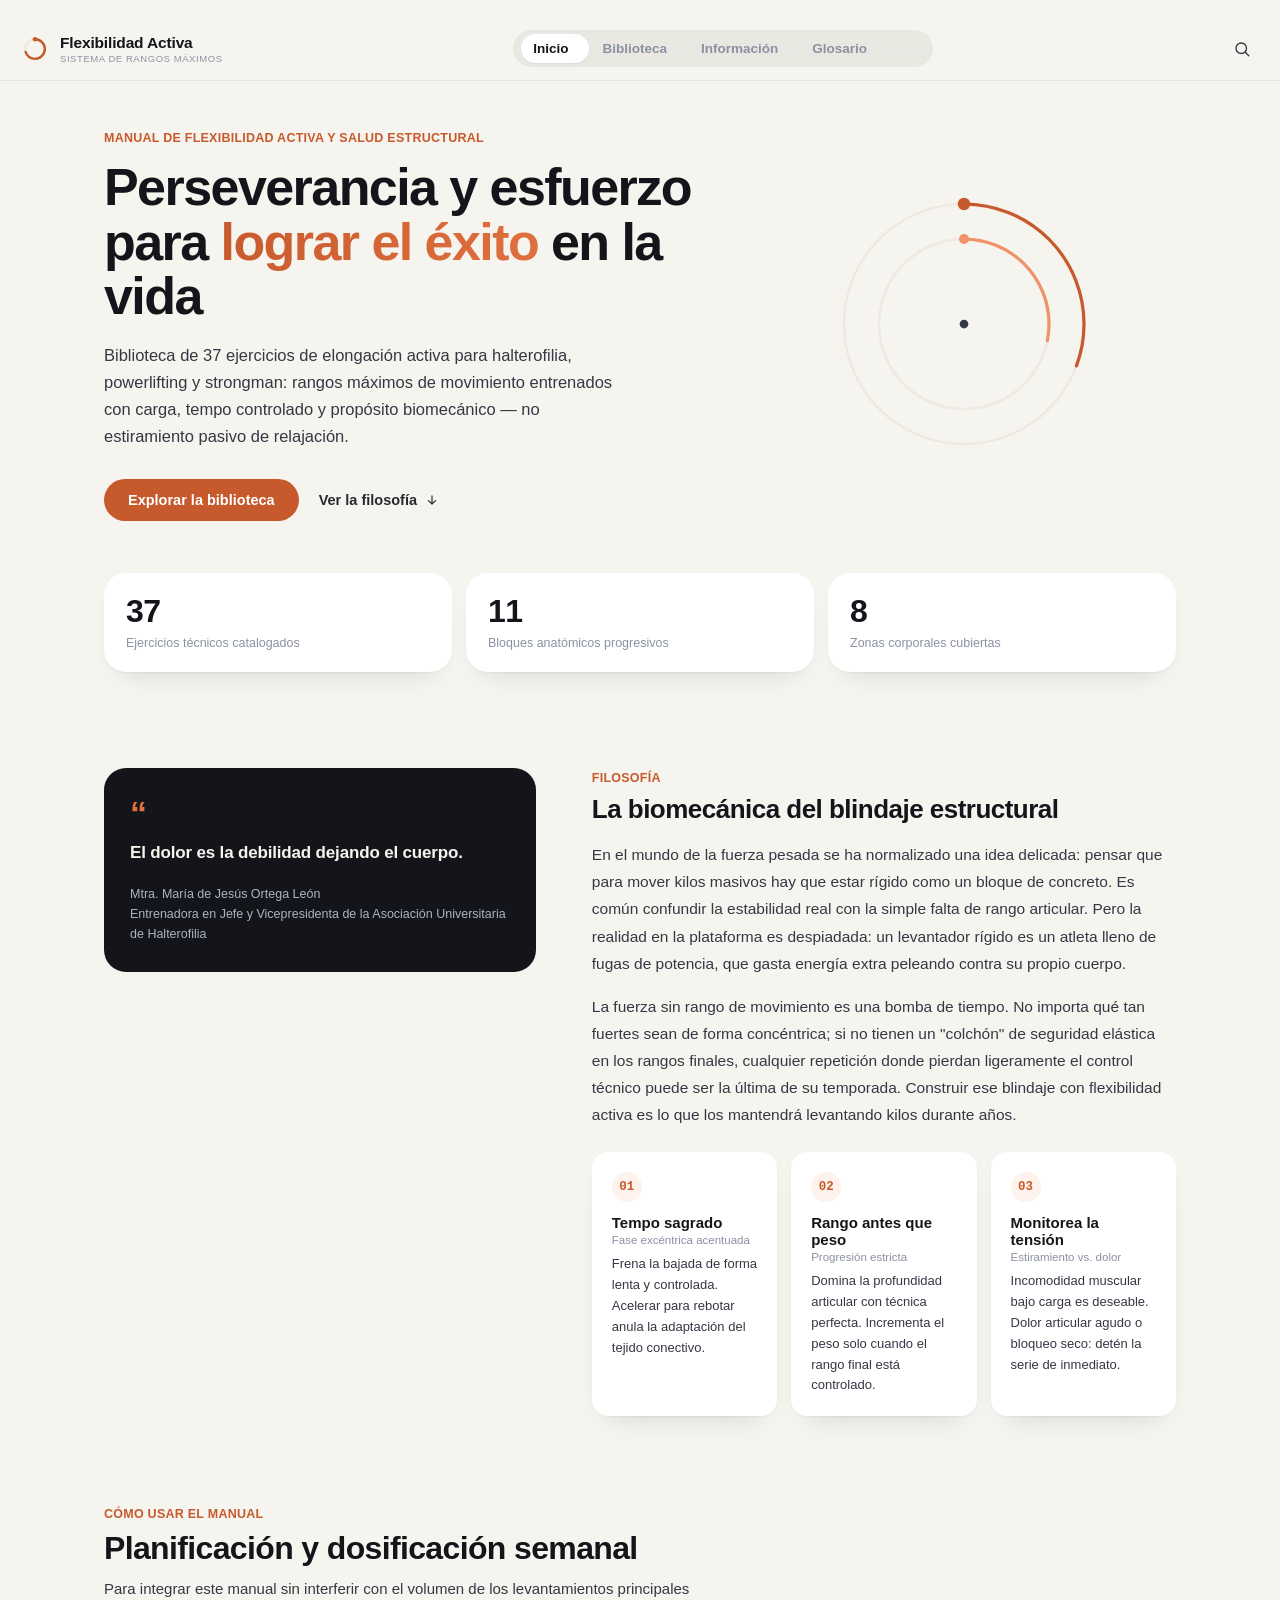
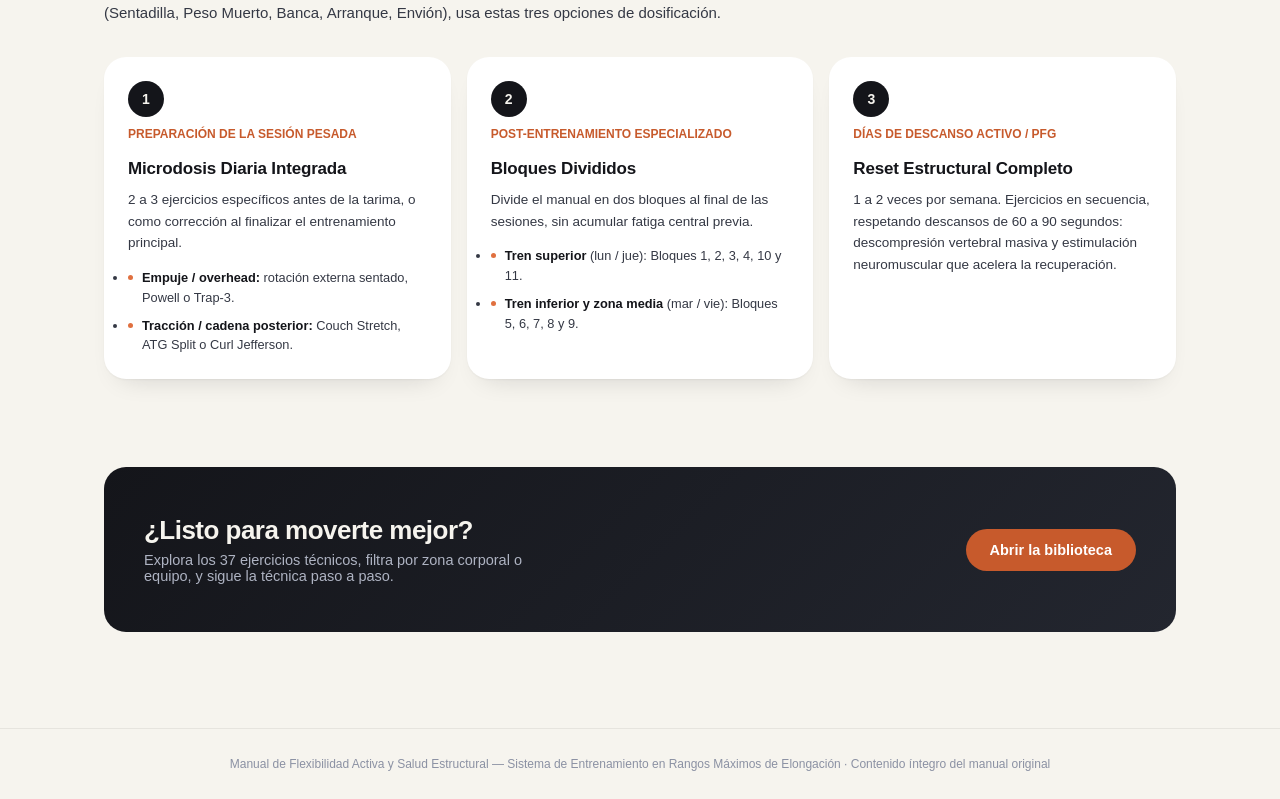
==== commit a6d7cbc7: "segunda version" ====
--- a/index.html
+++ b/index.html
@@ -11,7 +11,7 @@
 <body>
 
 <!-- ============================================================
-     TOPBAR — logo + navegación por pestañas (Inicio / Biblioteca)
+     TOPBAR — logo + navegación principal
      ============================================================ -->
 <nav class="topbar">
   <a href="#/" class="brand">
@@ -27,6 +27,8 @@
   <div class="tabs" role="tablist" aria-label="Navegación principal">
     <a href="#/" class="tab" data-route="/" role="tab">Inicio</a>
     <a href="#/biblioteca" class="tab" data-route="/biblioteca" role="tab">Biblioteca</a>
+    <a href="#/informacion" class="tab" data-route="/informacion" role="tab">Información</a>
+    <a href="#/glosario" class="tab" data-route="/glosario" role="tab">Glosario</a>
     <div class="tab-indicator" id="tabIndicator"></div>
   </div>
 
@@ -40,7 +42,7 @@
 <main id="app">
 
   <!-- ============================================================
-       VISTA: INICIO
+       INICIO VISTA PRINCIPAL
        ============================================================ -->
   <section class="view" id="view-home">
 
@@ -164,9 +166,10 @@
     </section>
 
   </section>
+  <!-- FIN VISTA PRINCIPAL -->
 
   <!-- ============================================================
-       VISTA: BIBLIOTECA
+       INICIO BIBLIOTECA
        ============================================================ -->
   <section class="view" id="view-library">
     <div class="wrap">
@@ -207,9 +210,239 @@
       <div class="grid" id="exerciseGrid"></div>
     </div>
   </section>
+  <!-- FIN BIBLIOTECA -->
 
   <!-- ============================================================
-       VISTA: DETALLE DE EJERCICIO
+       INICIO INFORMACIÓN
+       ============================================================ -->
+  <section class="view" id="view-info">
+    <div class="wrap">
+      <div class="page-head">
+        <span class="eyebrow">SOBRE EL MANUAL</span>
+        <h1>Presentación y filosofía</h1>
+        <p>Quién escribió este sistema, por qué existe, y las reglas que lo sostienen</p>
+      </div>
+
+      <!-- Página 3: presentación de la entrenadora -->
+      <section class="info-section">
+        <div class="philosophy-grid">
+          <div class="quote-card">
+            <div class="mark">“</div>
+            <p>Perseverancia y esfuerzo para lograr el éxito en la vida.</p>
+            <div class="attrib">Mtra. María de Jesús Ortega León<br>Maestra en Entrenamiento de la Fuerza y Alto Rendimiento Deportivo<br>Entrenadora en Jefe y Vicepresidenta de la Asociación Universitaria de Halterofilia</div>
+          </div>
+          <div class="philosophy-body">
+            <span class="eyebrow">PRESENTACIÓN DE SU ENTRENADORA Y COMPROMISO DE ENTRENAMIENTO</span>
+            <h2 style="font-family:var(--display);font-size:26px;font-weight:800;letter-spacing:-.02em;color:var(--grafito-950);margin:8px 0 16px;">Un compromiso mutuo</h2>
+            <div class="info-prose">
+              <p>Es un orgullo para mí, presentarles este manual. Deseo profundamente que vean este trabajo como un compromiso mutuo: un sistema riguroso que vamos a ejecutar y evaluar juntos en cada levantamiento. Les doy mi palabra de que este programa no es una simple ocurrencia, sino un método fundamentado científicamente.</p>
+              <p>Para construirlo y estructurarlo, realicé una investigación profunda basada en mi experiencia profesional y en libros de texto especializados en ciencias del deporte. Para complementar este trabajo, me apoyé en la información técnica, páginas y videos que nuestra compañera Sofía Muñoz Valdés me fue compartiendo, logrando fusionar la bibliografía de terapia física de Steven Low junto con las herramientas más actuales de movilidad activa difundidas por David Thurin, la metodología de reestructuración de rodillas y caderas del sistema ATG (Athletic Truth Group), y el soporte de herramientas de Inteligencia Artificial para el pulido y redacción técnica del material.</p>
+              <p>La teoría está comprobada. La ciencia, el respaldo académico y la experiencia ya están plasmadas aquí; aún hay que completarlo, para lograrlo, es totalmente necesario que trabajemos en conjunto. Quiero que ustedes mismos colaboren registrando los levantamientos y los ejercicios de movilidad para que vayamos puliendo la información basados en nuestra propia experiencia en la tarima. Ahora nos toca a nosotros demostrar los resultados.</p>
+              <p>«Perseverancia y esfuerzo para lograr el éxito en la vida»... decía mi entrenador. Hoy empezamos a construir juntos nuestra mejor versión, puliendo cada detalle y blindando el cuerpo, porque la fuerza real se trabaja en equipo y se demuestra en la barra. Cada kilo que se levanta en la competencia y en nuestra vida misma se paga primero con disciplina, constancia y sudor, nunca olviden nuestro mantra «el dolor es la debilidad dejando el cuerpo».</p>
+            </div>
+          </div>
+        </div>
+      </section>
+
+      <!-- Página 4: filosofía y biomecánica del blindaje estructural -->
+      <section class="info-section">
+        <div class="section-head">
+          <span class="eyebrow">FILOSOFÍA DEL ENTRENAMIENTO Y REGLAS DE ORO</span>
+          <h2>Introducción general: la biomecánica del blindaje estructural</h2>
+        </div>
+        <div class="info-prose">
+          <p>En nuestro mundo de la fuerza pesada (halterofilia, powerlifting, strongman y street lifting), se ha normalizado una idea muy delicada entre los atletas: pensar que para mover kilos masivos en la barra hay que estar tan rígidos como un bloque de concreto. Es común confundir la estabilidad real con la simple falta de rango articular. Pero la realidad en la plataforma es despiadada: un levantador rígido es un atleta lleno de fugas de potencia, que gasta energía extra peleando contra su propio cuerpo y que vive a una continua exposición y tormento de sufrir un desgarro muscular o una rotura tendinosa.</p>
+              <p>A qué me refiero con esto por si no ha quedado clarito: a que un atleta que es extremadamente rígido e inflexible está corriendo un riesgo altísimo en cada levantamiento. Literalmente, está caminando al borde del precipicio en cada serie pesada.</p>
+              <p>A nivel técnico y biológico, significa lo siguiente:</p>
+        </div>
+
+        <div class="rules">
+          <div class="rule-card">
+            <div class="rn">01</div>
+            <h4>Cero márgenes de error biomecánico</h4>
+            <p>Cuando levantas cargas intensivas, si la barra se desvía un solo centímetro de su trayectoria ideal (por ejemplo, si el peso te jala hacia adelante en una sentadilla o si fallas en la recepción precisa de un arranque), el cuerpo se ve obligado a estirarse de golpe bajo una presión brutal. Si tus músculos y tendones no están entrenados para soportar tensión en posiciones extremas, ese milisegundo de desvío romperá el tejido de inmediato.</p>
+          </div>
+          <div class="rule-card">
+            <div class="rn">02</div>
+            <h4>Falta de amortiguación elástica</h4>
+            <p>Los tendones deben actuar como resortes de acero capaces de absorber y disipar la fuerza. Un tendón rígido y acortado por falta de flexibilidad activa no absorbe nada; transmite todo el impacto directo a la articulación o al centro muscular, provocando que el músculo se desgarre o el tendón se desprenda del hueso (rotura tendinosa) ante cualquier esfuerzo límite.</p>
+          </div>
+          <div class="rule-card">
+            <div class="rn">03</div>
+            <h4>El peligro de las compensaciones</h4>
+            <p>La rigidez en una zona obliga a otra a trabajar el doble. Si les falta rango activo en los tobillos o los hombros, su cuerpo va a "retener" el movimiento forzando la espalda baja o las rodillas. Esa repetición inestable donde el cuerpo se desacomoda para compensar la falta de movilidad es la que termina en una lesión grave.</p>
+          </div>
+        </div>
+
+        <div class="info-prose" style="margin-top:26px">
+          <p>En resumen, les advierto que <b>la fuerza sin rango de movimiento es una bomba de tiempo.</b> No importa qué tan fuertes sean de forma concéntrica; si no tienen un "colchón" de seguridad elástica en los rangos finales, cualquier repetición donde pierdan ligeramente el control técnico puede ser la última de su temporada. Construir ese blindaje con flexibilidad activa es lo que los mantendrá levantando kilos durante años.</p>
+          <p>Este manual no es un librillo de estiramientos ligeros ni de flexibilidad pasiva para relajarse al final de la sesión. Lo que van a trabajar aquí es un sistema de <b>fuerza en rangos máximos de elongación</b>. Su base científica es concluyente y clara: el tejido conectivo (tendones, ligamentos y fascias) no se flexibiliza perdiendo su tensión natural, sino respondiendo y adaptándose a cargas mecánicas exigentes justo en las posiciones donde el músculo está completamente estirado. Al someter su estructura a tensión en estos rangos finales, obligamos al sistema nervioso y a las células a iniciar un proceso de <b>remodelación tendinosa profunda</b>.</p>
+        </div>
+      </section>
+
+      <!-- Página 5: transferencia biomecánica a los tres vectores de fuerza -->
+      <section class="info-section">
+        <div class="info-prose">
+          <p>El cuerpo se defiende de esa tensión aumentando la síntesis de colágeno y la densidad del tendón, creando un auténtico "blindaje" biológico.
+            La transferencia biomecánica de este blindaje va directo a sus marcas y a su rendimiento en los tres vectores de la fuerza pesada:</p>
+        </div>
+
+        <div class="plan-grid">
+          <div class="plan-card">
+            <div class="pn">1</div>
+            <div class="sub">EFICIENCIA DE TRAYECTORIA</div>
+            <h3>Halterofilia</h3>
+            <p>Desbloquear la verticalidad pélvica absoluta. Un halterófilo con aductores y tobillos adaptados recibe un arranque (snatch squat) o un clin profundo sin que la pelvis se rote hacia atrás (butt wink), eliminando el colapso del torso hacia adelante y asegurando un bloqueo overhead inamovible gracias a la activación del trapecio inferior (Trap 3).</p>
+          </div>
+          <div class="plan-card">
+            <div class="pn">2</div>
+            <div class="sub">VECTORES DE POTENCIA PUROS</div>
+            <h3>Powerlifting</h3>
+            <p>Romper el paralelo en la sentadilla sin perder la tensión de la cadera, lograr un press de banca con una base escapular compacta y libre de pinzamientos anteriores, y asegurar un arranque de peso muerto plano, con la barra pegada a la tibia, gracias a una cadena posterior liberada de rigidez neuromuscular.</p>
+          </div>
+          <div class="plan-card">
+            <div class="pn">3</div>
+            <div class="sub">RESILIENCIA REACTIVA</div>
+            <h3>Strongman y Fuerza Aplicada</h3>
+            <p>Desarrollar estabilidad propioceptiva y neuromuscular en milisegundos. Cuando manejamos cargas asimétricas o dinámicas (como el paseo del granjero, el yugo o las piedras de Atlas), los mecanorreceptores de sus tobillos y rodillas reaccionan de forma refleja ante cualquier perturbación inercial, evitando lesiones lumbares o de ligamentos.</p>
+          </div>
+        </div>
+
+        <div class="info-prose" style="margin-top:26px">
+          <p>El objetivo de este manual de 37 componentes técnicos es darles una herramienta pedagógica y de campo estricta. No buscamos la laxitud de un gimnasta, buscamos <b>estabilidad activa bajo cargas extremas.</b> Al entrenar el sistema nervioso en conjunto con las estructuras elásticas, dejamos de tapar parches con ejercicios básicos de rehabilitación y pasamos a construir levantadores verdaderamente indestructibles sobre la tarima.</p>
+        </div>
+      </section>
+
+      <!-- Página 5: reglas fundamentales completas (versión resumida también en Inicio) -->
+      <section class="info-section">
+        <div class="section-head">
+          <span class="eyebrow">REGLAS (COMPLETAS)</span>
+          <h2>Reglas fundamentales para atletas de fuerza</h2>
+          <p>En Inicio verás la versión resumida de estas mismas reglas — aquí está el texto íntegro del manual.</p>
+        </div>
+        <div class="rules">
+          <div class="rule-card">
+            <div class="rn">01</div>
+            <h4>El tempo es sagrado</h4>
+            <span class="sub">Fase excéntrica acentuada</span>
+            <p>La ganancia de estabilidad estructural y la salud del tendón ocurren frenando la bajada de forma lenta y controlada, sosteniendo la posición más incómoda abajo (isometría). Si aceleras la fase de bajada para rebotar, anulas de inmediato la adaptación profunda del tejido conectivo y arriesgas la articulación bajo carga.</p>
+          </div>
+          <div class="rule-card">
+            <div class="rn">02</div>
+            <h4>Rango antes que peso</h4>
+            <span class="sub">Progresión estricta</span>
+            <p>Las indicaciones de carga iniciales (como el 5% o 10% del peso corporal o de la barra vacía) son puntos de partida obligatorios. Primero se domina por completo la profundidad articular con técnica perfecta; solo cuando el rango final es controlado por tu sistema nervioso se incrementa el peso.</p>
+          </div>
+          <div class="rule-card">
+            <div class="rn">03</div>
+            <h4>Monitorea el tipo de tensión</h4>
+            <span class="sub">Estiramiento vs. dolor</span>
+            <p>Buscamos un estímulo de estiramiento e incomodidad muscular intensa bajo carga elástica o de mancuernas. Eso es normal y deseable para generar hipertrofia en elongación. Lo que jamás debes tolerar es un dolor articular agudo, pinchazos o bloqueos secos; si eso pasa, la serie se detiene de inmediato.</p>
+          </div>
+        </div>
+      </section>
+
+      <div class="home-cta-card" style="margin-bottom:8px">
+        <div>
+          <h3>¿Listo para ver los ejercicios?</h3>
+          <p>Toda esta filosofía se traduce en 37 ejercicios técnicos, organizados en 11 bloques.</p>
+        </div>
+        <a href="#/biblioteca" class="btn btn-accent">Ir a la biblioteca</a>
+      </div>
+    </div>
+  </section>
+  <!-- FIN INFORMACIÓN -->
+
+  <!-- ============================================================
+       INICIO GLOSARIO
+       ============================================================ -->
+  <section class="view" id="view-glossary">
+    <div class="wrap">
+      <div class="page-head">
+        <span class="eyebrow">CONCEPTOS QUE HAY QUE SABER</span>
+        <h1>Glosario</h1>
+        <p>Conceptos técnicos que vas a encontrar en cada ejercicio de la biblioteca, en orden alfabético.</p>
+      </div>
+
+      <div class="glossary-grid">
+        <div class="term-card">
+          <h3>Calistenia</h3>
+          <p>Entrenamiento que usa el propio peso corporal como resistencia (flexiones, dominadas, sentadillas al aire), sin pesas externas. Aparece como referencia bibliográfica de este manual (Steven Low) para las progresiones de fuerza en rango completo.</p>
+        </div>
+        <div class="term-card">
+          <h3>Dorsiflexión</h3>
+          <p>Movimiento que acerca la punta del pie hacia la espinilla, doblando el tobillo hacia arriba. Es el foco del Bloque 8 y clave para mantener el talón en el suelo durante una sentadilla profunda.</p>
+        </div>
+        <div class="term-card">
+          <h3>Escápula: retracción y protracción</h3>
+          <p>La escápula (omóplato) puede deslizarse hacia la columna — retracción, como al "apretar los omóplatos" — o alejarse hacia adelante — protracción. Ambos movimientos aparecen constantemente en los bloques de hombro para fijar la barra.</p>
+        </div>
+        <div class="term-card">
+          <h3>Fase concéntrica</h3>
+          <p>La parte de un movimiento en la que el músculo se acorta mientras genera fuerza — por ejemplo, subir el peso. En la notación de tempo (ej. "3-0-1-0") es el tercer número.</p>
+        </div>
+        <div class="term-card">
+          <h3>Fase excéntrica</h3>
+          <p>La parte de un movimiento en la que el músculo se alarga mientras controla el peso — por ejemplo, bajarlo. Este manual la trata como la fase más importante: frenarla lento es lo que construye tendones más resistentes.</p>
+        </div>
+        <div class="term-card">
+          <h3>Halterofilia</h3>
+          <p>Deporte olímpico de fuerza centrado en dos levantamientos técnicos: el arranque (snatch) y el envión (clean and jerk), que exigen movilidad extrema de hombro, cadera y tobillo para recibir la barra en posiciones profundas.</p>
+        </div>
+        <div class="term-card">
+          <h3>Isométrico</h3>
+          <p>Contracción muscular en la que el músculo genera tensión sin cambiar de longitud ni mover la articulación: sostener una posición fija. En el manual son los sostenes estáticos, por ejemplo 45 segundos sin moverse.</p>
+        </div>
+        <div class="term-card">
+          <h3>Movilidad vs. flexibilidad</h3>
+          <p>Flexibilidad es la capacidad pasiva de un tejido para elongarse (que alguien más empuje tu pierna). Movilidad es el control activo de una articulación en su rango completo, con tu propia fuerza. Este manual entrena movilidad, no solo flexibilidad.</p>
+        </div>
+        <div class="term-card">
+          <h3>Powerlifting</h3>
+          <p>Deporte de fuerza que mide el total combinado de tres levantamientos — sentadilla, press de banca y peso muerto — con la máxima carga posible en una sola repetición.</p>
+        </div>
+        <div class="term-card">
+          <h3>Propiocepción</h3>
+          <p>La capacidad del cuerpo de saber en qué posición está una articulación sin necesidad de verla. Se entrena con ejercicios inestables y protege contra lesiones al reaccionar de forma refleja ante un desequilibrio.</p>
+        </div>
+        <div class="term-card">
+          <h3>Rango de movimiento (ROM)</h3>
+          <p>El arco completo de movimiento disponible en una articulación, de un extremo a otro. "Rango máximo de elongación" — el objetivo central de este manual — significa entrenar fuerza en los extremos de ese arco, no solo en el medio.</p>
+        </div>
+        <div class="term-card">
+          <h3>Repeticiones (reps)</h3>
+          <p>Cada ejecución completa de un ejercicio, de principio a fin. "8 a 10 repeticiones" significa realizar el movimiento completo esa cantidad de veces seguidas.</p>
+        </div>
+        <div class="term-card">
+          <h3>RPE</h3>
+          <p>Escala de Esfuerzo Percibido (Rate of Perceived Exertion), del 1 al 10, donde 10 es el esfuerzo máximo posible. Sirve para dosificar la intensidad sin depender solo del peso en la barra.</p>
+        </div>
+        <div class="term-card">
+          <h3>Series (sets)</h3>
+          <p>Un bloque de repeticiones seguidas, después del cual se descansa. "3 series x 10 repeticiones" significa repetir el bloque de 10 repeticiones tres veces, con descanso entre cada una.</p>
+        </div>
+        <div class="term-card">
+          <h3>Strongman</h3>
+          <p>Deporte de fuerza aplicada con implementos no convencionales (piedras de Atlas, yugo, troncos, paseo del granjero), que exige estabilidad reactiva ante cargas asimétricas e inestables.</p>
+        </div>
+        <div class="term-card">
+          <h3>Tempo</h3>
+          <p>La velocidad de cada fase de un movimiento, escrita como 4 números (ej. "3-0-1-0"): segundos de fase excéntrica – pausa abajo – fase concéntrica – pausa arriba. Es la instrucción más repetida en todo este manual.</p>
+        </div>
+      </div>
+
+      <div class="page-head" style="margin-top:56px;padding-bottom:0">
+        <span class="eyebrow">REFERENCIA RÁPIDA</span>
+        <h2 style="font-family:var(--display);font-size:clamp(22px,3vw,28px);font-weight:800;letter-spacing:-.02em;color:var(--grafito-950);margin:8px 0 10px;">Directorio de videos</h2>
+        <p>Todos los enlaces de video del manual original, agrupados por bloque.</p>
+      </div>
+      <div class="video-directory" id="videoDirectory"></div>
+    </div>
+  </section>
+  <!-- FIN GLOSARIO -->
+
+  <!-- ============================================================
+       INICIO DETALLE DE EJERCICIO
        ============================================================ -->
   <section class="view" id="view-detail">
     <div class="detail-top wrap">
@@ -220,6 +453,7 @@
     </div>
     <div class="detail-wrap" id="detailContent"></div>
   </section>
+  <!-- FIN DETALLE DE EJERCICIO -->
 
 </main>
 
@@ -240,15 +474,15 @@
   <div class="lightbox-caption" id="lightboxCaption"></div>
 </div>
 
+<!-- ============================================================
+     SCRIPTS
+     ============================================================ -->
 <script src="data.js"></script>
 <script src="app.js"></script>
 
-<!--
-  Integración futura con la API de Hevy (api-key, endpoints, mapeo de
-  zonas/equipo): ver hevy-integration.js — a propósito NO está incluido
-  aquí todavía. Cuando quieras activarlo, agrega:
-  <script src="hevy-integration.js"></script>
--->
+<!-- Integración con la API de Hevy (ver hevy-integration.js: api-key,
+     endpoints y mapeo de zonas/equipo). -->
+<script src="hevy-integration.js"></script>
 
 </body>
 </html>
--- a/styles.css
+++ b/styles.css
@@ -1,8 +1,8 @@
 /* =====================================================================
    FLEXIBILIDAD ACTIVA — sistema visual
-   Paleta original conservada (grafito / óxido / hueso). Rediseño hacia un
-   lenguaje más ligero y app-like (iOS / Hevy): fondos claros, tarjetas
-   blancas con sombra suave, esquinas continuas, un solo acento de color.
+   Paleta grafito / óxido / hueso. Estética clara y minimalista de
+   inspiración iOS: tarjetas blancas con sombra suave, esquinas
+   continuas y un único acento de color.
    ===================================================================== */
 
 :root{
@@ -74,7 +74,7 @@
 .icon-lg{width:28px;height:28px;}
 
 /* ===================================================================
-   TOPBAR — navegación principal (Inicio / Biblioteca)
+   TOPBAR — navegación principal
    =================================================================== */
 .topbar{
   position:sticky;top:0;z-index:100;
@@ -102,10 +102,14 @@
   display:flex;align-items:center;gap:2px;
   background:rgba(20,21,26,.055);
   padding:4px;border-radius:var(--radius-pill);
-  flex:none;
-}
+  /* Riel de pestañas flexible: encoge en pantallas angostas y, si aun
+     así no alcanza el ancho disponible, se desplaza horizontalmente. */
+  flex:1 1 auto; min-width:0; max-width:420px;
+  overflow-x:auto; scrollbar-width:none; -ms-overflow-style:none;
+}
+.tabs::-webkit-scrollbar{display:none;}
 .tab{
-  position:relative;z-index:2;
+  position:relative;z-index:2;flex:none;
   padding:7px 16px;
   font-size:13.5px;font-weight:600;color:var(--acero-400);
   border-radius:var(--radius-pill);
@@ -137,7 +141,7 @@
 }
 
 /* ===================================================================
-   VISTAS — enrutamiento simple por hash (mostrar/ocultar + fade-in)
+   VISTAS — transición entre pantallas (mostrar/ocultar + fade-in)
    =================================================================== */
 .view{display:none;}
 .view.is-active{display:block; animation:viewIn .38s cubic-bezier(.22,1,.36,1);}
@@ -162,7 +166,7 @@
 .section-head p{font-size:15px;color:var(--grafito-700);line-height:1.6;max-width:620px;margin:10px 0 0;}
 
 /* ===================================================================
-   HOME — hero
+   VISTA INICIO — hero
    =================================================================== */
 .hero{padding:64px 0 8px;}
 .hero-inner{
@@ -202,7 +206,7 @@
 }
 .hero-orbit svg{width:100%;height:100%;}
 
-/* stat strip */
+/* Franja de estadísticas (37 ejercicios / 11 bloques / 8 zonas) */
 .stat-row{
   max-width:1120px;margin:52px auto 0;padding:0 24px;
   display:grid;grid-template-columns:repeat(3,1fr);gap:14px;
@@ -216,7 +220,7 @@
 .stat-card .l{font-size:12.5px;color:var(--acero-400);margin-top:8px;line-height:1.4;}
 
 /* ===================================================================
-   HOME — filosofía
+   VISTA INICIO — filosofía
    =================================================================== */
 .philosophy{padding:88px 0 0;}
 .philosophy-grid{display:grid;grid-template-columns:.85fr 1.15fr;gap:56px;align-items:start;}
@@ -242,7 +246,7 @@
 .rule-card p{font-size:13px;line-height:1.6;color:var(--grafito-700);margin:0;}
 
 /* ===================================================================
-   HOME — planificación
+   VISTA INICIO — planificación
    =================================================================== */
 .planning{padding:88px 0 0;}
 .plan-grid{display:grid;grid-template-columns:repeat(3,1fr);gap:16px;}
@@ -260,7 +264,7 @@
 .plan-card li b{color:var(--grafito-950);}
 
 /* ===================================================================
-   HOME — cta final
+   VISTA INICIO — llamado a la acción final
    =================================================================== */
 .home-cta{padding:88px 0 96px;}
 .home-cta-card{
@@ -273,7 +277,69 @@
 .home-cta-card p{font-size:14.5px;color:var(--acero-300);margin:0;max-width:420px;}
 
 /* ===================================================================
-   LIBRARY — cabecera con búsqueda y filtros
+   CABECERA DE PÁGINA
+   Título + intro compartidos por las vistas de nivel superior distintas
+   de Inicio (Información, Glosario).
+   =================================================================== */
+.page-head{padding:36px 0 28px;}
+.page-head .eyebrow{display:block;margin-bottom:10px;}
+.page-head h1{
+  font-family:var(--display);font-size:clamp(26px,3.4vw,34px);font-weight:800;
+  letter-spacing:-.02em;color:var(--grafito-950);margin:0 0 10px;
+}
+.page-head p{font-size:15px;color:var(--grafito-700);line-height:1.6;max-width:620px;margin:0;}
+
+/* ===================================================================
+   SECCIÓN INFORMACIÓN
+   Bloques de prosa del manual original, con .rules/.plan-grid
+   reutilizados para las listas numeradas de cada página.
+   =================================================================== */
+.info-section{margin:0 0 60px;}
+.info-section:last-of-type{margin-bottom:36px;}
+.info-prose p{font-size:15.5px;line-height:1.78;color:var(--grafito-700);margin:0 0 16px;}
+.info-prose p:last-child{margin-bottom:0;}
+.info-prose + .rules,
+.info-prose + .plan-grid{margin-top:26px;}
+
+/* ===================================================================
+   SECCIÓN GLOSARIO — TÉRMINOS
+   Rejilla de tarjetas término/definición, 2 columnas en escritorio
+   (ver breakpoint 900px para el colapso a 1 columna).
+   =================================================================== */
+.glossary-grid{display:grid;grid-template-columns:repeat(2,1fr);gap:14px;}
+.term-card{background:var(--white);border-radius:var(--radius-md);padding:20px 22px;box-shadow:var(--shadow-card);}
+.term-card h3{font-family:var(--display);font-size:15.5px;font-weight:800;color:var(--grafito-950);margin:0 0 8px;letter-spacing:-.005em;}
+.term-card p{font-size:13.5px;line-height:1.65;color:var(--grafito-700);margin:0;}
+
+/* ===================================================================
+   SECCIÓN GLOSARIO — DIRECTORIO DE VIDEOS
+   Listado generado por app.js (renderVideoDirectory) a partir de
+   data.js, agrupado por bloque. Los ejercicios que comparten un mismo
+   video se muestran como etiquetas dentro de una sola fila.
+   =================================================================== */
+.video-directory{display:flex;flex-direction:column;gap:26px;}
+.video-block-title{
+  font-family:var(--display);font-size:13.5px;font-weight:800;color:var(--grafito-950);
+  margin:0 0 10px;letter-spacing:-.005em;
+}
+.video-row{
+  display:flex;align-items:flex-start;gap:12px;
+  background:var(--white);border-radius:var(--radius-md);
+  padding:13px 16px;margin-bottom:8px;box-shadow:var(--shadow-xs);
+  transition:box-shadow .2s ease, transform .2s ease;
+}
+.video-row .icon{margin-top:2px;}
+.video-row:hover{box-shadow:var(--shadow-sm); transform:translateX(2px);}
+.video-row .icon{color:var(--oxido-500); flex:none;}
+.video-row-text{flex:1;min-width:0;display:flex;flex-direction:column;gap:5px;}
+.video-row-note{font-size:10.5px;font-weight:700;letter-spacing:.03em;text-transform:uppercase;color:var(--acero-400);}
+.video-row-names{display:flex;flex-wrap:wrap;gap:5px;}
+.video-name-chip{font-size:11.5px;font-weight:600;background:var(--hueso-100);color:var(--grafito-700);padding:3px 10px;border-radius:var(--radius-pill);}
+.video-row-go{font-size:12px;font-weight:700;color:var(--oxido-500);flex:none;white-space:nowrap;}
+.video-block-missing{font-size:12px;color:var(--acero-400);font-style:italic;margin:4px 0 0;}
+
+/* ===================================================================
+   VISTA BIBLIOTECA — cabecera con búsqueda y filtros
    =================================================================== */
 .lib-header{padding:36px 0 20px;}
 .lib-title-row{display:flex;align-items:baseline;justify-content:space-between;gap:12px;flex-wrap:wrap;margin-bottom:18px;}
@@ -351,7 +417,7 @@
 .clear-filters.show{display:inline-flex;}
 
 /* ===================================================================
-   LIBRARY — grid de tarjetas
+   VISTA BIBLIOTECA — grid de tarjetas
    =================================================================== */
 .grid{
   display:grid;grid-template-columns:repeat(auto-fill,minmax(230px,1fr));
@@ -401,7 +467,7 @@
 .empty-state p{font-size:13.5px;}
 
 /* ===================================================================
-   DETAIL — ejercicio individual
+   VISTA DETALLE — ejercicio individual
    =================================================================== */
 .detail-top{padding:20px 0 0;}
 .back-btn{
@@ -429,9 +495,8 @@
 
 .detail-tags{display:flex;gap:6px;flex-wrap:wrap;margin:14px 0 0;}
 
-/* media gallery — cada imagen conserva su proporción natural (sin
-   estirarla) y se limita por altura, para que fotos de referencia de
-   baja resolución no se vean pixeladas al forzarlas a un recuadro grande. */
+/* Galería de medios — proporción natural de cada imagen, limitada por
+   altura (no por ancho), dentro de la vista de detalle. */
 .media-gallery{margin:22px 0;}
 .media-track{
   display:flex;gap:10px;overflow-x:auto;scroll-snap-type:x mandatory;
@@ -474,7 +539,7 @@
 .video-pill .icon{width:14px;height:14px;}
 .video-pill-note{font-size:12px; color:var(--acero-400); margin-top:8px;}
 
-/* content blocks */
+/* Bloques de contenido — enfoque, dosificación, técnica, nota anatómica */
 .detail-section{margin:30px 0;}
 .detail-section h2{
   font-size:11.5px;font-weight:700;letter-spacing:.08em;text-transform:uppercase;
@@ -588,6 +653,7 @@
   .rules{grid-template-columns:1fr;}
   .plan-grid{grid-template-columns:1fr;}
   .stat-row{grid-template-columns:repeat(3,1fr);}
+  .glossary-grid{grid-template-columns:1fr;}
 }
 @media (max-width:640px){
   .hero{padding:36px 0 8px;}
@@ -608,6 +674,10 @@
   .tag{font-size:9.5px; padding:2px 7px;}
   .detail-head h1{font-size:21px;}
   .dose-strip{gap:18px;}
+  .page-head{padding:26px 0 20px;}
+  .info-section{margin-bottom:44px;}
+  .term-card{padding:16px 18px;}
+  .video-row{padding:11px 13px;}
 }
 @media (max-width:420px){
   .grid{grid-template-columns:1fr 1fr; gap:8px;}
